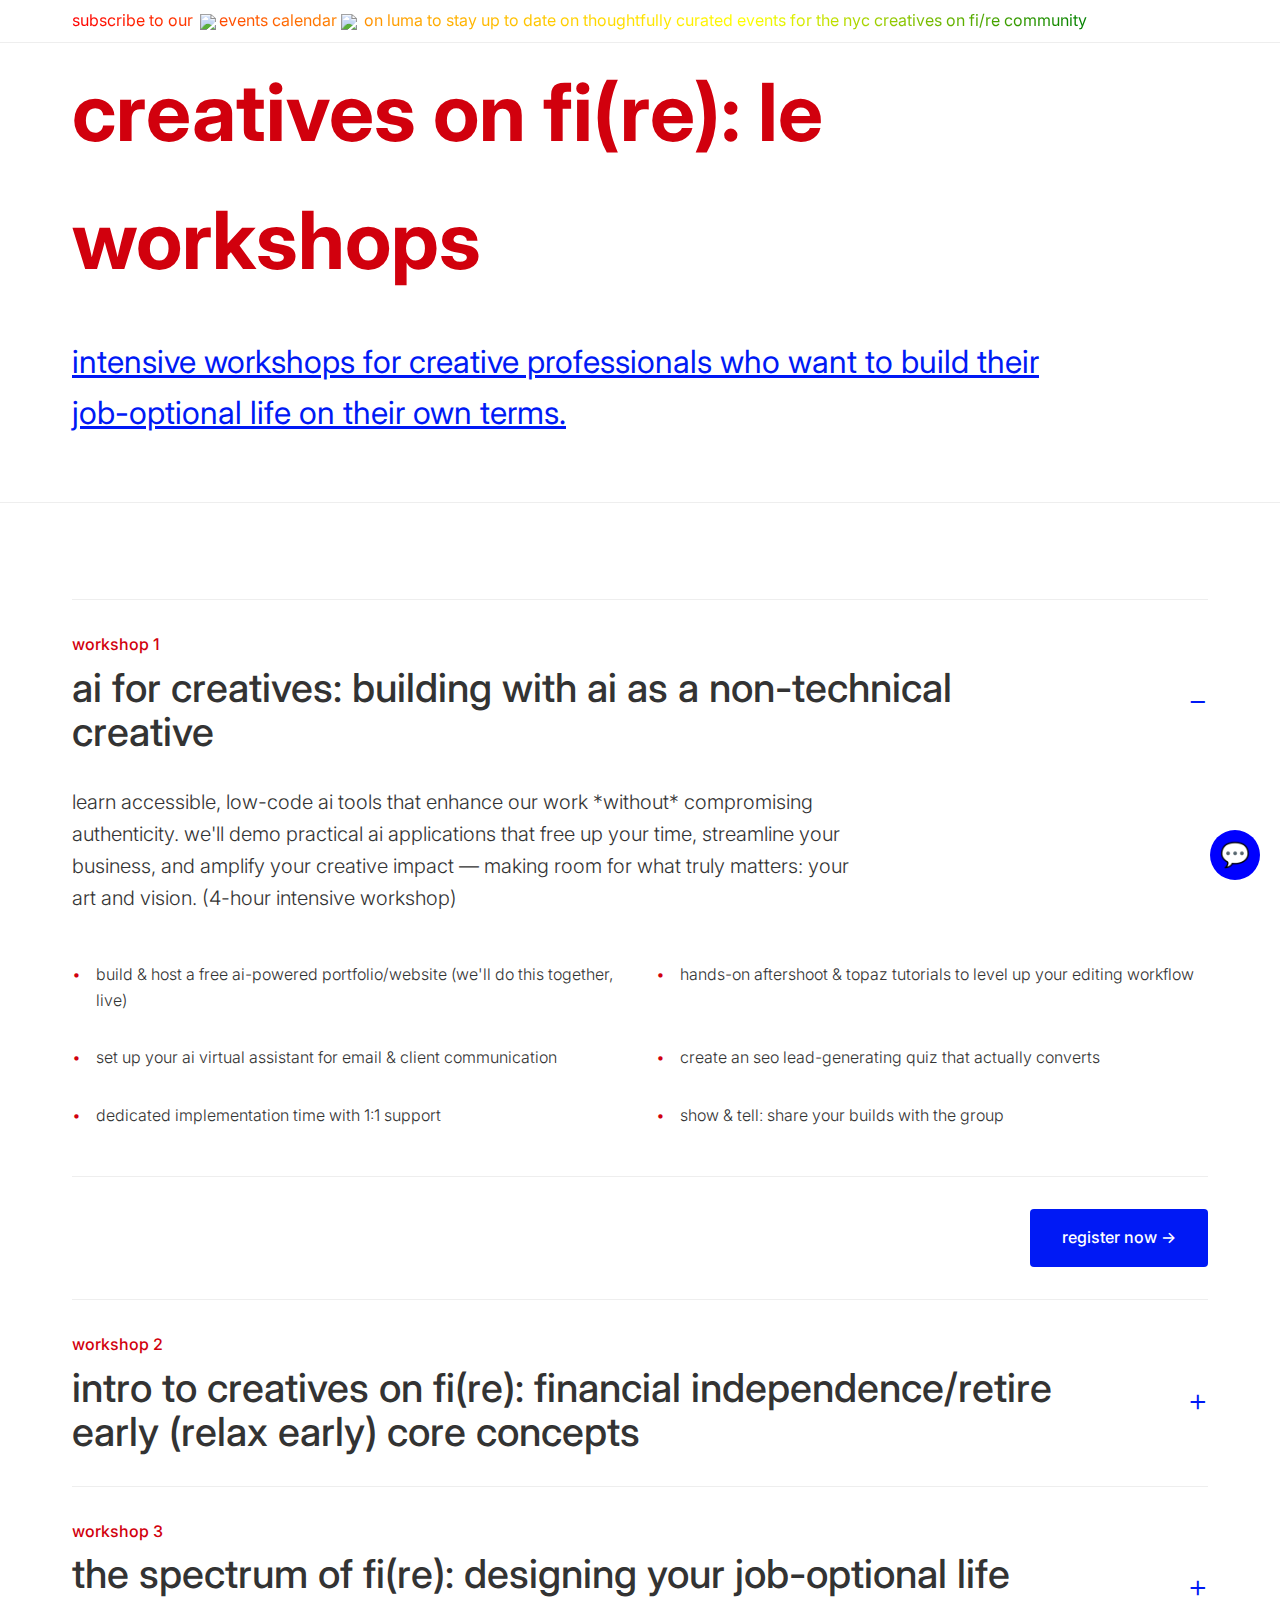
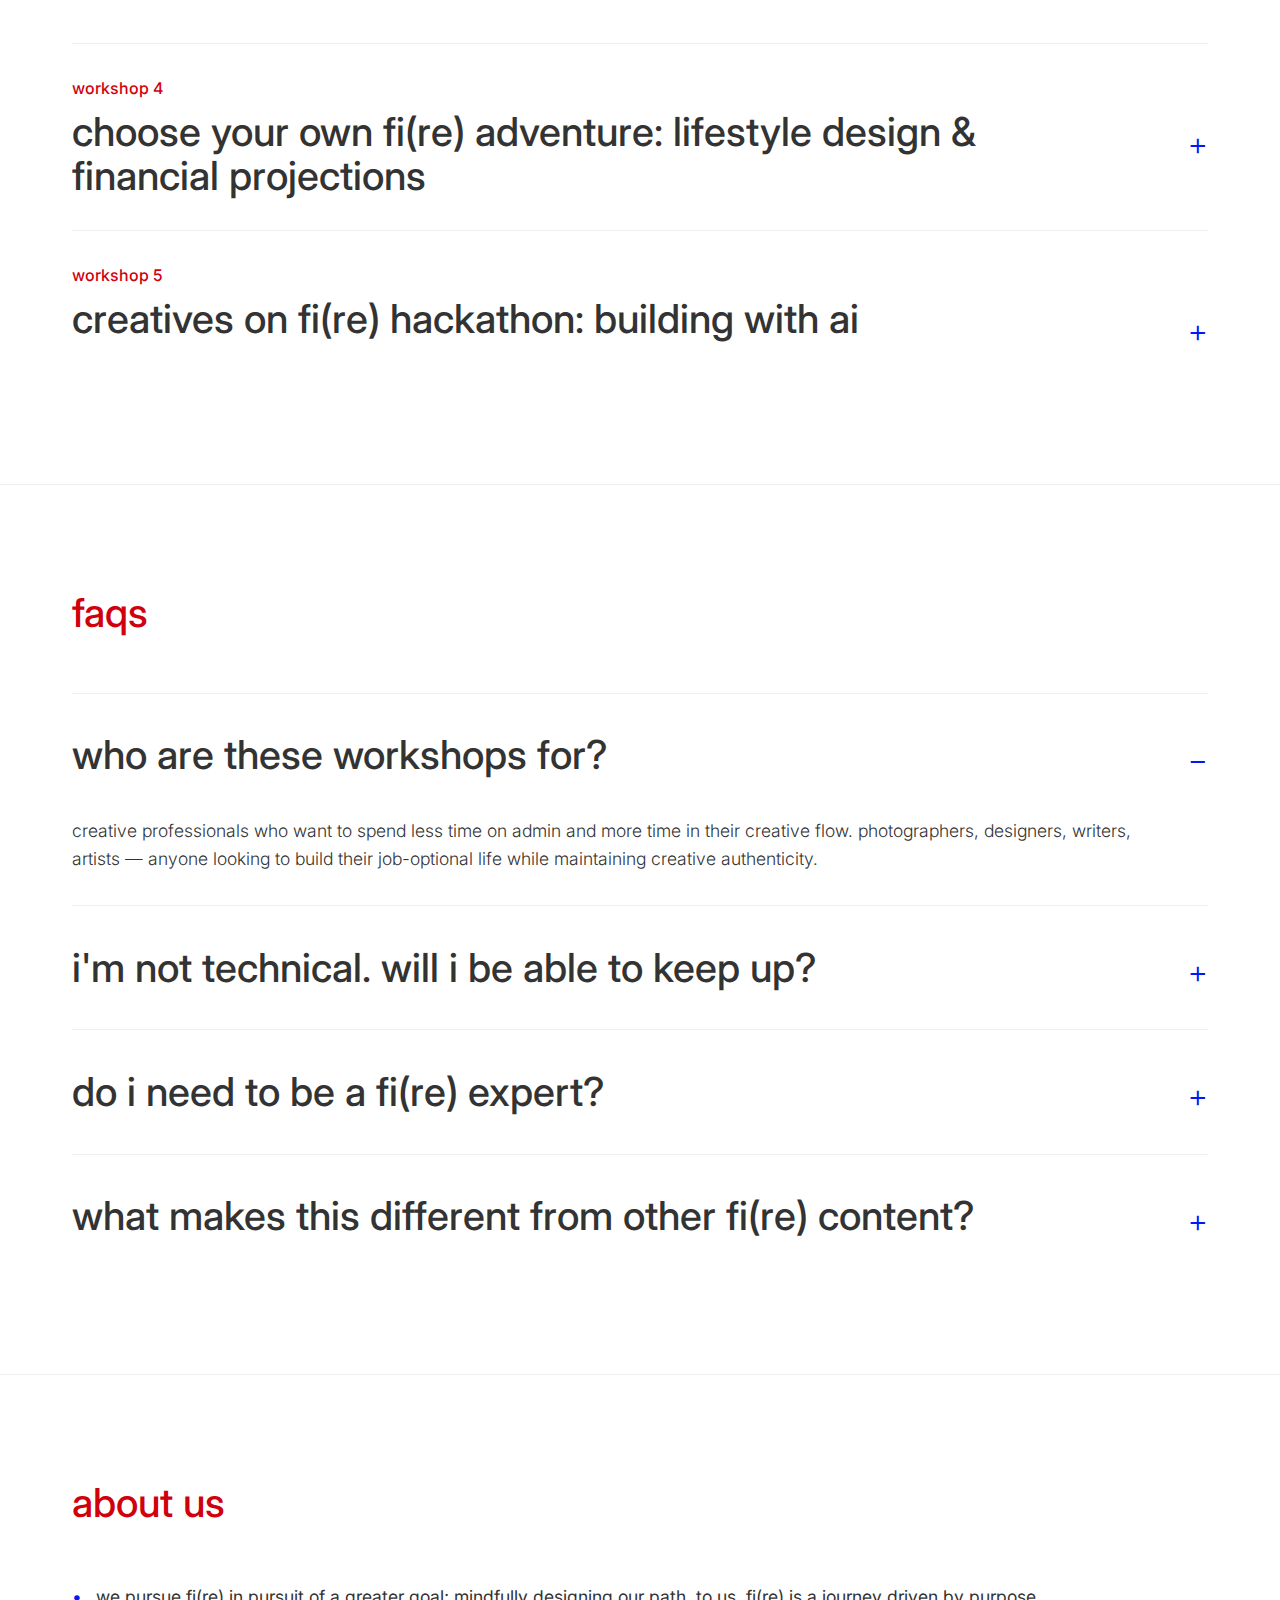
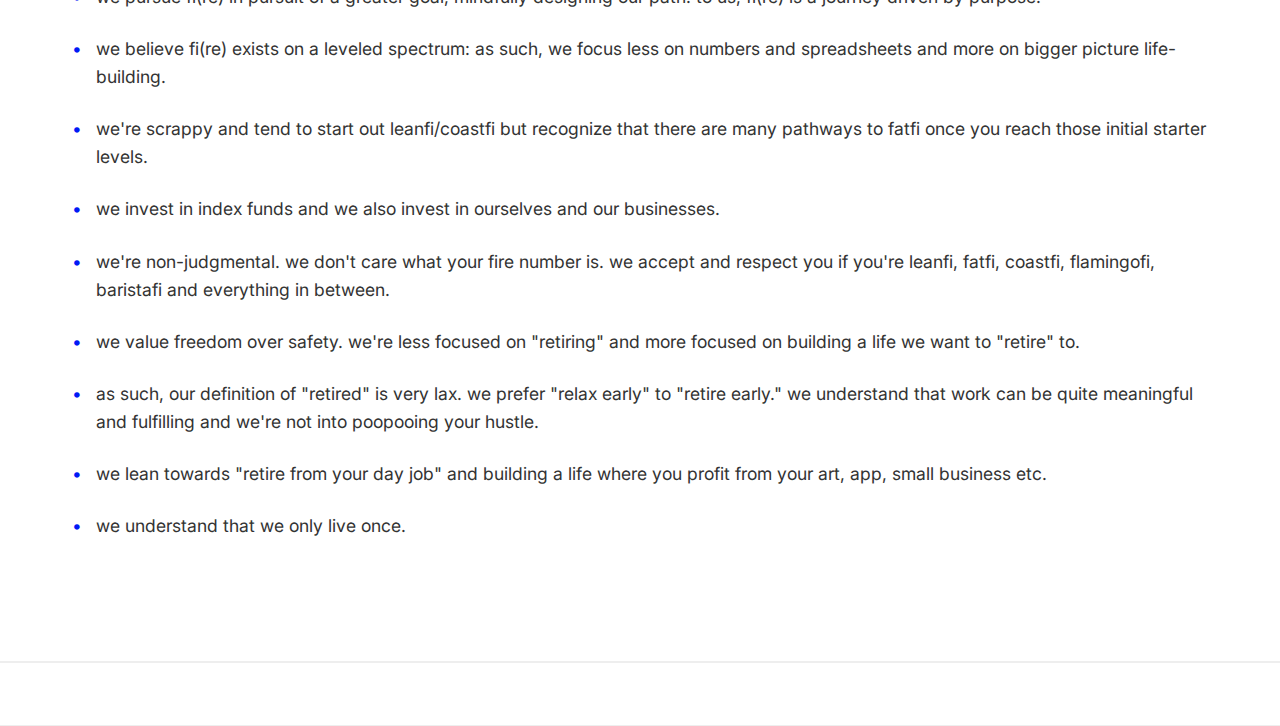
==== upcomingworkshops.html @ 81c85719 "Rename upcomingworkshops to upcomingworkshops.html" ====
<!DOCTYPE html>
<html lang="en">
<head>
    <meta charset="UTF-8">
    <meta name="viewport" content="width=device-width, initial-scale=1.0">
    <title>creatives on fi(re) workshop series | investing4freaks</title>
    <script src="https://cdnjs.cloudflare.com/ajax/libs/jquery/3.6.0/jquery.min.js"></script>
    <style>
        @import url('https://fonts.googleapis.com/css2?family=Inter:wght@300;400;500;600;700&display=swap');

        :root {
            --primary-color: #d1000d;
            --secondary-color: #ffffff;
            --accent-color: #0019f5;
            --text-color: #333333;
            --background-color: #ffffff;
            --scroll-bg-color: #FFFFFF;
            --title-bg-color: #0a0a0a;
        }

        * {
            margin: 0;
            padding: 0;
            box-sizing: border-box;
        }

        body {
            font-family: 'Inter', sans-serif;
            background-color: var(--background-color);
            color: var(--text-color);
            line-height: 1.6;
            font-size: 16px;
            text-transform: lowercase;
        }

        .container {
            max-width: 1200px;
            margin: 0 auto;
            padding: 0 2rem;
        }

        /* Sticky Header */
        .sticky-header {
            position: fixed;
            top: 0;
            left: 0;
            width: 100%;
            background-color: var(--secondary-color);
            padding: 0.5rem 0;
            z-index: 1000;
            border-bottom: 1px solid #eee;
        }

        .sticky-header a {
            text-decoration: none;
            background: linear-gradient(to right, red, orange, yellow, green, blue, indigo, violet);
            -webkit-background-clip: text;
            -webkit-text-fill-color: transparent;
            animation: rainbow 5s linear infinite;
            background-size: 200% 100%;
        }

        .emoji {
            height: 1em;
            width: 1em;
            vertical-align: middle;
            margin: 0 0.2em;
            max-width: 16px;
            max-height: 16px;
        }

        @keyframes rainbow {
            0% { background-position: 0% 50%; }
            100% { background-position: 200% 50%; }
        }

        /* Main Header */
        header {
            padding: 0rem 10;
            text-align: left;
            background: var(--secondary-color);
            position: relative;
            overflow: hidden;
            margin-top: 3rem;
            border-bottom: 1px solid #eee;
        }

        h1 {
            font-size: 5rem;
            font-weight: 700;
            margin-bottom: 2rem;
        
            color: var(--primary-color);
            animation: slideInLeft 1s ease-out, fadeIn 2s ease-out, floating 3s ease-in-out infinite;
        }

        .subtitle {
            font-size: 2rem;
            font-weight: 400;
            margin-bottom: 4rem;
            max-width: 1000px;
            color: var(--accent-color);
            text-decoration: underline;
            animation: slideInRight 1s ease-out, fadeIn 2s ease-out;
        }

        /* Animations */
        @keyframes slideInLeft {
            from { transform: translateX(-100%); opacity: 0; }
            to { transform: translateX(0); opacity: 1; }
        }

        @keyframes slideInRight {
            from { transform: translateX(100%); opacity: 0; }
            to { transform: translateX(0); opacity: 1; }
        }

        @keyframes fadeIn {
            from { opacity: 0; }
            to { opacity: 1; }
        }

        @keyframes floating {
            0% { transform: translate(0, 0px); }
            50% { transform: translate(0, 15px); }
            100% { transform: translate(0, -0px); }
        }

        /* Base section styling */
        section {
            padding: 6rem 0;
            border-bottom: 1px solid #eee;
        }

        /* Responsive adjustments */
        @media (max-width: 768px) {
            h1 {
                font-size: 4rem;
            }

            .subtitle {
                font-size: 1.5rem;
            }

            section {
                padding: 4rem 0;
            }
        }
    </style>
</head>
<body>
    <!-- Sticky Header -->
    <div class="sticky-header">
        <div class="container">
            <a href="https://lu.ma/calendar/cal-Fe6cH6beebgzWps" target="_blank" rel="noopener noreferrer" class="luma-link">
                Subscribe to our <img src="https://em-content.zobj.net/thumbs/240/apple/325/calendar_1f4c5.png" alt="Calendar Emoji" class="emoji">events calendar<img src="https://em-content.zobj.net/thumbs/240/apple/325/calendar_1f4c5.png" alt="Calendar Emoji" class="emoji"> on Luma to stay up to date on thoughtfully curated events for the nyc creatives on fi/re community
            </a>
        </div>
    </div>

    <!-- Main Header -->
    <header>
        <div class="container">
            <h1>creatives on fi(re): le workshops</h1>
            <div class="subtitle">
               intensive workshops for creative professionals who want to build their job-optional life on their own terms.
            </div>
        </div>
    </header>
<!-- Workshop Styles -->
    <style>
        .workshop-section {
            padding: 6rem 0;
        }

        .workshop-item {
            border-top: 1px solid #eee;
        }

        .workshop-header {
            cursor: pointer;
            padding: 2rem 0;
        }

        .workshop-eyebrow {
            font-size: 1rem;
            color: var(--primary-color);
            margin-bottom: 0.5rem;
            font-weight: 500;
        }

        .workshop-title-wrapper {
            display: flex;
            justify-content: space-between;
            align-items: flex-start;
        }

        .workshop-title {
            font-size: 2.5rem;
            font-weight: 500;
            margin-bottom: 0;
            line-height: 1.1;
            max-width: 90%;
        }

        .toggle-icon {
            font-size: 2rem;
            font-weight: 300;
            color: var(--accent-color);
            padding-top: 0.5rem;
        }

        .workshop-content {
            max-height: 0;
            overflow: hidden;
            transition: max-height 0.3s ease-out;
            opacity: 0;
            transform: translateY(-10px);
            transition: max-height 0.3s ease-out, opacity 0.3s ease, transform 0.3s ease;
        }

        .workshop-item.active .workshop-content {
            max-height: 2000px;
            opacity: 1;
            transform: translateY(0);
            padding-bottom: 2rem;
        }

        .workshop-description {
            font-size: 1.25rem;
            font-weight: 300;
            margin-bottom: 2rem;
            max-width: 800px;
        }

        .workshop-details {
            display: grid;
            grid-template-columns: repeat(2, 1fr);
            gap: 2rem;
            margin: 3rem 0;
        }

        .detail-item {
            position: relative;
            padding-left: 1.5rem;
            font-weight: 300;
        }

        .detail-item::before {
            content: "•";
            position: absolute;
            left: 0;
            color: var(--primary-color);
        }

        .workshop-meta {
            display: flex;
            justify-content: flex-end;
            align-items: center;
            margin-top: 3rem;
            padding-top: 2rem;
            border-top: 1px solid #eee;
        }

        .workshop-date {
            margin-right: 2rem;
            color: var(--primary-color);
            font-weight: 500;
        }

        .btn {
            display: inline-block;
            padding: 1rem 2rem;
            border: none;
            border-radius: 4px;
            text-decoration: none;
            font-weight: 500;
            transition: all 0.3s ease;
            position: relative;
            overflow: hidden;
            background: var(--accent-color);
            color: white;
            z-index: 1;
        }

        .btn::before {
            content: '';
            position: absolute;
            top: 0;
            left: -100%;
            width: 100%;
            height: 100%;
            background: linear-gradient(90deg, transparent, rgba(255,255,255,0.2), transparent);
            transition: 0.5s;
            z-index: -1;
        }

        .btn:hover::before {
            left: 100%;
        }

        .btn.waitlist {
            background: transparent;
            border: 2px solid var(--accent-color);
            color: var(--accent-color);
        }

        .btn.waitlist:hover {
            background: var(--accent-color);
            color: white;
        }

        @media (max-width: 768px) {
            .workshop-title {
                font-size: 2rem;
            }

            .workshop-details {
                grid-template-columns: 1fr;
            }
        }
    </style>

    <!-- Workshop Section -->
    <section class="workshop-section">
        <div class="container">
            <!-- Workshop 1: AI for Creatives -->
            <div class="workshop-item active">
                <div class="workshop-header" onclick="toggleWorkshop(this)">
                    <div class="workshop-eyebrow">workshop 1</div>
                    <div class="workshop-title-wrapper">
                        <h2 class="workshop-title">ai for creatives: building with ai as a non-technical creative</h2>
                        <span class="toggle-icon">−</span>
                    </div>
                </div>
                <div class="workshop-content">
                    <div class="workshop-description">
                        learn accessible, low-code ai tools that enhance our work *without* compromising authenticity. we'll demo practical ai applications that free up your time, streamline your business, and amplify your creative impact — making room for what truly matters: your art and vision. (4-hour intensive workshop)
                    </div>
                    <div class="workshop-details">
                        <div class="detail-item">build & host a free ai-powered portfolio/website (we'll do this together, live)</div>
                        <div class="detail-item">hands-on aftershoot & topaz tutorials to level up your editing workflow</div>
                        <div class="detail-item">set up your ai virtual assistant for email & client communication</div>
                        <div class="detail-item">create an seo lead-generating quiz that actually converts</div>
                        <div class="detail-item">dedicated implementation time with 1:1 support</div>
                        <div class="detail-item">show & tell: share your builds with the group</div>
                    </div>
                    <div class="workshop-meta">
                        <a href="https://lu.ma/sqhr5z34" class="btn">register now →</a>
                    </div>
                </div>
            </div>

            <!-- Workshop 2: Intro to FI(RE) -->
            <div class="workshop-item">
                <div class="workshop-header" onclick="toggleWorkshop(this)">
                    <div class="workshop-eyebrow">workshop 2</div>
                    <div class="workshop-title-wrapper">
                        <h2 class="workshop-title">intro to creatives on fi(re): financial independence/retire early (relax early) core concepts</h2>
                        <span class="toggle-icon">+</span>
                    </div>
                </div>
                <div class="workshop-content">
                    <div class="workshop-description">
                        learn the fundamentals of fi(re) through a creative lens. we'll cover the core concepts you need to start your journey, focusing on practical application for non-traditional career paths and creative professionals.
                    </div>
                    <div class="workshop-details">
                        <div class="detail-item">what is fi(re)?</div>
                        <div class="detail-item">understanding the fi(re) spectrum</div>
                        <div class="detail-item">build your fu fund and why that's important</div>
                        <div class="detail-item">investing as a self-employed freelancer/side-hustler/gig-worker etc.</div>
              
                    </div>
                    <div class="workshop-meta">
                        <span class="workshop-date">january 2024</span>
                        <a href="https://lu.ma/calendar/cal-Fe6cH6beebgzWps" class="btn waitlist">join waitlist →</a>

                    </div>
                </div>
            </div>

            <!-- Workshop 3: Spectrum of FI(RE) -->
            <div class="workshop-item">
                <div class="workshop-header" onclick="toggleWorkshop(this)">
                    <div class="workshop-eyebrow">workshop 3</div>
                    <div class="workshop-title-wrapper">
                        <h2 class="workshop-title">the spectrum of fi(re): designing your job-optional life</h2>
                        <span class="toggle-icon">+</span>
                    </div>
                </div>
                <div class="workshop-content">
                    <div class="workshop-description">
                        what happens when we stop viewing fi(re) as binary and start seeing it as a spectrum of possibilities? we'll map out concrete steps from emergency fund to financial independence, focusing specifically on the unique challenges and opportunities of creative professionals.
                    </div>
                    <div class="workshop-details">
                        <div class="detail-item">map your current position on the fi spectrum</div>
                        <div class="detail-item">workshop your path from emergency fund to fi</div>
                        <div class="detail-item">identify your next actionable milestone</div>
                        <div class="detail-item">learn strategies for each fi level</div>
                        <div class="detail-item">real case studies from creatives who've done it</div>
                        <div class="detail-item">create your personal fi roadmap</div>
                    </div>
                    <div class="workshop-meta">
                        <span class="workshop-date">february 2024</span>
                        <a href="https://lu.ma/calendar/cal-Fe6cH6beebgzWps" class="btn waitlist">join waitlist →</a>

                    </div>
                </div>
            </div>

            <!-- Workshop 4: Choose Your Adventure -->
            <div class="workshop-item">
                <div class="workshop-header" onclick="toggleWorkshop(this)">
                    <div class="workshop-eyebrow">workshop 4</div>
                    <div class="workshop-title-wrapper">
                        <h2 class="workshop-title">choose your own fi(re) adventure: lifestyle design & financial projections</h2>
                        <span class="toggle-icon">+</span>
                    </div>
                </div>
                <div class="workshop-content">
                    <div class="workshop-description">
                        move beyond basic fire calculators. we'll explore multiple possible futures and build custom financial models that account for the reality of creative income: variable earnings, multiple revenue streams, and the pursuit of meaningful work. bring your laptop — we're building multiple timelines.
                    </div>
                    <div class="workshop-details">
                        <div class="detail-item">thoughtfully consider & design multiple possible life paths</div>
                        <div class="detail-item">build your custom adventure map</div>
                        <div class="detail-item">create contingency branches</div>
                        <div class="detail-item">compare different lifestyle scenarios</div>
                        <div class="detail-item">choose your optimal path forward</div>
                    </div>
                    <div class="workshop-meta">
                        <span class="workshop-date">march 2024</span>
                        <a href="https://lu.ma/calendar/cal-Fe6cH6beebgzWps" class="btn waitlist">join waitlist →</a>

                    </div>
                </div>
            </div>

            <!-- Workshop 5: Hackathon -->
            <div class="workshop-item">
                <div class="workshop-header" onclick="toggleWorkshop(this)">
                    <div class="workshop-eyebrow">workshop 5</div>
                    <div class="workshop-title-wrapper">
                        <h2 class="workshop-title">creatives on fi(re) hackathon: building with ai</h2>
                        <span class="toggle-icon">+</span>
                    </div>
                </div>
                <div class="workshop-content">
                    <div class="workshop-description">
                        take everything you've learned about ai tools and actually implement them in your creative practice. expect intense work sessions, unblocking sessions with your co-attendees, and leaving with working projects & systems.
                    </div>
                    <div class="workshop-details">
                        <div class="detail-item">focused deep-work sessions with other creators</div>
                        <div class="detail-item">real-time troubleshooting support</div>
                        <div class="detail-item">peer feedback sessions</div>
                        <div class="detail-item">launch what you build</div>
                    </div>
                    <div class="workshop-meta">
                        <span class="workshop-date">april 2024</span>
                        <a href="https://lu.ma/calendar/cal-Fe6cH6beebgzWps" class="btn waitlist">join waitlist →</a>

                    </div>
                </div>
            </div>
        </div>
    </section>

    <script>
        function toggleWorkshop(header) {
            const item = header.closest('.workshop-item');
            const icon = header.querySelector('.toggle-icon');
            
            if (item.classList.contains('active')) {
                item.classList.remove('active');
                icon.textContent = '+';
            } else {
                // Close other open workshops
                document.querySelectorAll('.workshop-item').forEach(workshop => {
                    workshop.classList.remove('active');
                    workshop.querySelector('.toggle-icon').textContent = '+';
                });
                item.classList.add('active');
                icon.textContent = '−';
            }
        }

        // Initialize first workshop as open
        document.addEventListener('DOMContentLoaded', function() {
            const firstWorkshop = document.querySelector('.workshop-item');
            if (firstWorkshop) {
                firstWorkshop.classList.add('active');
                firstWorkshop.querySelector('.toggle-icon').textContent = '−';
            }
        });
    </script>
    <!-- FAQ and Values Styles -->
    <style>
        /* FAQ Styles */
        .faq-section {
            padding: 6rem 0;
        }

        .faq-item {
            border-top: 1px solid #eee;
        }

        .faq-header {
            cursor: pointer;
            padding: 2rem 0;
        }

        .faq-title-wrapper {
            display: flex;
            justify-content: space-between;
            align-items: center;
        }

        .faq-title {
            font-size: 2.5rem;
            font-weight: 500;
            margin-bottom: 0;
            line-height: 1.1;
            max-width: 90%;
        }

        .faq-content {
            max-height: 0;
            overflow: hidden;
            transition: max-height 0.3s ease-out;
            opacity: 0;
            transform: translateY(-10px);
            transition: max-height 0.3s ease-out, opacity 0.3s ease, transform 0.3s ease;
        }

        .faq-item.active .faq-content {
            max-height: 500px;
            opacity: 1;
            transform: translateY(0);
            padding-bottom: 2rem;
        }

        .faq-content p {
            font-size: 1.1rem;
            font-weight: 300;
            line-height: 1.6;
            margin: 0;
            padding-right: 3rem;
        }

        /* Values Section */
        #values {
            background-color: var(--secondary-color);
            padding: 0;
            margin: 0;
            border-bottom: 1px solid #eee;
            border-top: 1px solid #eee;
        }

        .scroll-container {
            overflow: hidden;
            white-space: nowrap;
            background-color: var(--scroll-bg-color);
            padding: 1rem 0;
            margin: 0;
        }

        .scroll-text {
            display: inline-block;
            padding-left: 100%;
            animation: scroll 30s linear infinite;
            font-size: 1.2rem;
        }

        .scroll-text-1 { color: var(--primary-color); }
        .scroll-text-2 { color: var(--accent-color); }

        @keyframes scroll {
            0% { transform: translate(0, 0); }
            100% { transform: translate(-100%, 0); }
        }
    </style>

     <!-- FAQ Section -->
    <section class="faq-section">
        <div class="container">
                        <h2 class="values-title">faqs</h2>

            <div class="faq-item active">
                <div class="faq-header" onclick="toggleFaq(this)">
                    <div class="faq-title-wrapper">
                        <h2 class="faq-title">who are these workshops for?</h2>
                        <span class="toggle-icon">−</span>
                    </div>
                </div>
                <div class="faq-content">
                    <p>creative professionals who want to spend less time on admin and more time in their creative flow. photographers, designers, writers, artists — anyone looking to build their job-optional life while maintaining creative authenticity.</p>
                </div>
            </div>

            <div class="faq-item">
                <div class="faq-header" onclick="toggleFaq(this)">
                    <div class="faq-title-wrapper">
                        <h2 class="faq-title">i'm not technical. will i be able to keep up?</h2>
                        <span class="toggle-icon">+</span>
                    </div>
                </div>
                <div class="faq-content">
                    <p>if you can use instagram, you can use these tools. we designed these workshops specifically for non-technical creatives. no coding required, just a willingness to learn and experiment.</p>
                </div>
            </div>

            <div class="faq-item">
                <div class="faq-header" onclick="toggleFaq(this)">
                    <div class="faq-title-wrapper">
                        <h2 class="faq-title">do i need to be a fi(re) expert?</h2>
                        <span class="toggle-icon">+</span>
                    </div>
                </div>
                <div class="faq-content">
                    <p>not at all. this isn't a group *for* beginners, but if you're the nerdy, high-agency type and you're just getting started on your fire journey, we welcome you to join us.</p>
                </div>
            </div>

            <div class="faq-item">
                <div class="faq-header" onclick="toggleFaq(this)">
                    <div class="faq-title-wrapper">
                        <h2 class="faq-title">what makes this different from other fi(re) content?</h2>
                        <span class="toggle-icon">+</span>
                    </div>
                </div>
                <div class="faq-content">
                    <p>we understand that information is ubiquitous and cheap. what you're looking for is like-minded community and meaning-making. our focus is on practical application and real community, not theory.</p>
                </div>
            </div>
        </div>
    </section>

    <!-- Values Section -->
    <section class="values-section">
        <style>
            .values-section {
                padding: 6rem 0;
                background-color: var(--secondary-color);
            }
            
            .values-title {
                font-size: 2.5rem;
                font-weight: 500;
                margin-bottom: 3rem;
                color: var(--primary-color);
            }
            
            .values-list {
                list-style: none;
                padding: 0;
            }
            
            .values-item {
                margin-bottom: 1.5rem;
                font-size: 1.1rem;
                line-height: 1.6;
                padding-left: 1.5rem;
                position: relative;
            }
            
            .values-item::before {
                content: "•";
                position: absolute;
                left: 0;
                color: var(--accent-color);
            }
        </style>
        
        <div class="container">
            <h2 class="values-title">about us</h2>
            <ul class="values-list">
                <li class="values-item">we pursue fi(re) in pursuit of a greater goal; mindfully designing our path. to us, fi(re) is a journey driven by purpose.</li>
                <li class="values-item">we believe fi(re) exists on a leveled spectrum: as such, we focus less on numbers and spreadsheets and more on bigger picture life-building.</li>
                <li class="values-item">we're scrappy and tend to start out leanfi/coastfi but recognize that there are many pathways to fatfi once you reach those initial starter levels.</li>
                <li class="values-item">we invest in index funds and we also invest in ourselves and our businesses.</li>
                <li class="values-item">we're non-judgmental. we don't care what your fire number is. we accept and respect you if you're leanfi, fatfi, coastfi, flamingofi, baristafi and everything in between.</li>
                <li class="values-item">we value freedom over safety. we're less focused on "retiring" and more focused on building a life we want to "retire" to.</li>
                <li class="values-item">as such, our definition of "retired" is very lax. we prefer "relax early" to "retire early." we understand that work can be quite meaningful and fulfilling and we're not into poopooing your hustle.</li>
                <li class="values-item">we lean towards "retire from your day job" and building a life where you profit from your art, app, small business etc.</li>
                <li class="values-item">we understand that we only live once.</li>
            </ul>
        </div>
   
    </section>

    <!-- scrolling banner Values Section -->
    <section id="values">
        <div class="scroll-container">
            <div class="scroll-text">
                <span class="scroll-text-1">omnipotentialism</span> • 
                <span class="scroll-text-2">mindfulness</span> • 
                <span class="scroll-text-1">freedom</span> • 
                <span class="scroll-text-2">work can be meaningful</span> • 
                <span class="scroll-text-1">non-judgmental</span> • 
                <span class="scroll-text-2">non-traditional</span> • 
                <span class="scroll-text-1">scrappy</span> • 
                <span class="scroll-text-2">flexible</span> • 
                <span class="scroll-text-1">freedom</span> • 
                <span class="scroll-text-2">options</span> • 
                <span class="scroll-text-1">curious</span> • 
                <span class="scroll-text-2">alternative-living</span> • 
                <span class="scroll-text-1">high-agency</span> • 
                <span class="scroll-text-2">intentional</span> • 
                <span class="scroll-text-1">resilience</span> • 
                <span class="scroll-text-2">authenticity</span> • 
                <span class="scroll-text-1">life-long learning</span> • 
                <span class="scroll-text-2">yolo</span> • 
                <span class="scroll-text-1">resourceful</span> • 
                <span class="scroll-text-2">abundance-mindset</span> • 
                <span class="scroll-text-1">time-rich</span>
            </div>
        </div>
    </section>

    <script>
        function toggleFaq(header) {
            const item = header.closest('.faq-item');
            const icon = header.querySelector('.toggle-icon');
            
            if (item.classList.contains('active')) {
                item.classList.remove('active');
                icon.textContent = '+';
            } else {
                // Close other open FAQs
                document.querySelectorAll('.faq-item').forEach(faq => {
                    faq.classList.remove('active');
                    faq.querySelector('.toggle-icon').textContent = '+';
                });
                item.classList.add('active');
                icon.textContent = '−';
            }
        }
    </script>
    <!-- Chatbot Styles -->
    <style>
        .chatbot-container {
            position: fixed;
            bottom: 20px;
            right: 20px;
            width: 300px;
            height: 500px;
            background-color: #fff;
            border-radius: 10px;
            box-shadow: 0 0 10px rgba(0,0,0,0.1);
            display: none;
            font-family: 'Inter', sans-serif;
            flex-direction: column;
            z-index: 1000;
            max-height: 80vh;
            max-width: 90vw;
        }

        .chat-header {
            background-color: #ff0000;
            color: #fff;
            padding: 10px;
            text-align: center;
            font-size: 1em;
            font-weight: 700;
            border-radius: 10px 10px 0 0;
            display: flex;
            justify-content: space-between;
            align-items: center;
        }

        .chat-header .close-btn {
            background: none;
            border: none;
            color: #fff;
            font-size: 1.5em;
            cursor: pointer;
        }

        .chat-messages {
            flex-grow: 1;
            overflow-y: auto;
            padding: 10px;
            display: flex;
            flex-direction: column;
        }

        .message {
            margin-bottom: 10px;
            padding: 8px;
            border-radius: 5px;
            font-size: 0.9em;
            max-width: 80%;
            word-wrap: break-word;
        }

        .bot {
            background-color: #e0e0e0;
            align-self: flex-start;
        }

        .user {
            background-color: #0000ff;
            color: #fff;
            align-self: flex-end;
        }

        .chat-input {
            display: flex;
            padding: 10px;
        }

        #user-input {
            flex-grow: 1;
            padding: 8px;
            border: 1px solid #0000ff;
            border-radius: 5px 0 0 5px;
            font-size: 0.9em;
        }

        #send-button {
            padding: 8px 15px;
            background-color: #0000ff;
            color: #fff;
            border: none;
            border-radius: 0 5px 5px 0;
            cursor: pointer;
            font-size: 0.9em;
            font-weight: 700;
        }

        .chatbot-toggle {
            position: fixed;
            bottom: 20px;
            right: 20px;
            background-color: #0000ff;
            color: #fff;
            border: none;
            border-radius: 50%;
            width: 50px;
            height: 50px;
            font-size: 24px;
            cursor: pointer;
            display: flex;
            justify-content: center;
            align-items: center;
            z-index: 1001;
        }

        .sample-questions {
            padding: 10px;
            font-size: 0.8em;
            border-top: 1px solid #e0e0e0;
            background-color: #f9f9f9;
        }

        .sample-question {
            cursor: pointer;
            color: #0000ff;
            margin-bottom: 5px;
        }

        .sample-question:hover {
            text-decoration: underline;
        }

        .loading {
            display: none;
            text-align: center;
            padding: 10px;
            font-weight: bold;
        }
    </style>

    <!-- Chatbot Elements -->
    <button class="chatbot-toggle" id="chatbot-toggle">💬</button>
    <div class="chatbot-container" id="chatbot-container">
        <div class="chat-header">
            ai overlord
            <button class="close-btn" id="close-chat">×</button>
        </div>
        <div class="chat-messages" id="chat-messages"></div>
        <div class="loading" id="loading"></div>
        <div class="chat-input">
            <input type="text" id="user-input" placeholder="type your message here...">
            <button id="send-button">send</button>
        </div>
        <div class="sample-questions">
            <div>Sample questions:</div>
            <div class="sample-question" onclick="askSampleQuestion(this)">tell me about the spectrum of fire</div>
            <div class="sample-question" onclick="askSampleQuestion(this)">is fire just for tech bros?</div>
            <div class="sample-question" onclick="askSampleQuestion(this)">my cost of living is 55k/year, what should my fire number be?</div>
            <div class="sample-question" onclick="askSampleQuestion(this)">tell me about the creatives on fire community in 3 sentences</div>
        </div>
    </div>

    <!-- Chatbot JavaScript -->
    <script>
        const chatMessages = document.getElementById('chat-messages');
        const userInput = document.getElementById('user-input');
        const sendButton = document.getElementById('send-button');
        const chatbotToggle = document.getElementById('chatbot-toggle');
        const chatbotContainer = document.getElementById('chatbot-container');
        const loadingIndicator = document.getElementById('loading');
        const closeChat = document.getElementById('close-chat');

        function addMessage(message, isUser = false) {
            const messageElement = document.createElement('div');
            messageElement.classList.add('message');
            messageElement.classList.add(isUser ? 'user' : 'bot');
            messageElement.textContent = message;
            chatMessages.appendChild(messageElement);
            chatMessages.scrollTop = chatMessages.scrollHeight;
        }

        async function getBotResponse(userMessage) {
            try {
                const response = await fetch('https://aioverlordcreativesonfire-production.up.railway.app/chat', {
                    method: 'POST',
                    headers: {
                        'Content-Type': 'application/json',
                    },
                    body: JSON.stringify({ message: userMessage }),
                });
                if (!response.ok) {
                    throw new Error('Network response was not ok');
                }
                const data = await response.json();
                return data.reply;
            } catch (error) {
                console.error('Error:', error);
                return "sorry, i'm having trouble thinking right now. try again later.";
            }
        }

        async function handleUserInput() {
            const userMessage = userInput.value.trim();
            if (userMessage !== '') {
                addMessage(userMessage, true);
                userInput.value = '';
                loadingIndicator.style.display = 'block';
                const botResponse = await getBotResponse(userMessage);
                loadingIndicator.style.display = 'none';
                addMessage(botResponse);
            }
        }

        function askSampleQuestion(element) {
            userInput.value = element.textContent;
            handleUserInput();
        }

        sendButton.addEventListener('click', handleUserInput);
        userInput.addEventListener('keypress', (e) => {
            if (e.key === 'Enter') {
                handleUserInput();
            }
        });

        chatbotToggle.addEventListener('click', () => {
            chatbotContainer.style.display = 'flex';
            chatbotToggle.style.display = 'none';
        });

        closeChat.addEventListener('click', () => {
            chatbotContainer.style.display = 'none';
            chatbotToggle.style.display = 'flex';
        });

        // Show chatbot after 3 seconds
        setTimeout(() => {
            chatbotToggle.style.display = 'flex';
        }, 3000);

        // Initial bot message
        addMessage("hellloooo, did you have a question? try me. just pls be patient with my first message as I spin down with inactivity!");
    </script>
    
     <script>
        function toggleFaq(header) {
            const item = header.closest('.faq-item');
            const icon = header.querySelector('.toggle-icon');
            const content = item.querySelector('.faq-content');
            
            if (item.classList.contains('active')) {
                item.classList.remove('active');
                icon.textContent = '+';
            } else {
                // Close other open FAQs
                document.querySelectorAll('.faq-item').forEach(faq => {
                    faq.classList.remove('active');
                    faq.querySelector('.toggle-icon').textContent = '+';
                });
                item.classList.add('active');
                icon.textContent = '−';
            }
        }

        // Initialize first FAQ as open
        document.addEventListener('DOMContentLoaded', function() {
            const firstFaq = document.querySelector('.faq-item');
            if (firstFaq) {
                firstFaq.classList.add('active');
                firstFaq.querySelector('.toggle-icon').textContent = '−';
            }
        });
    </script>
    
</body>
</html>
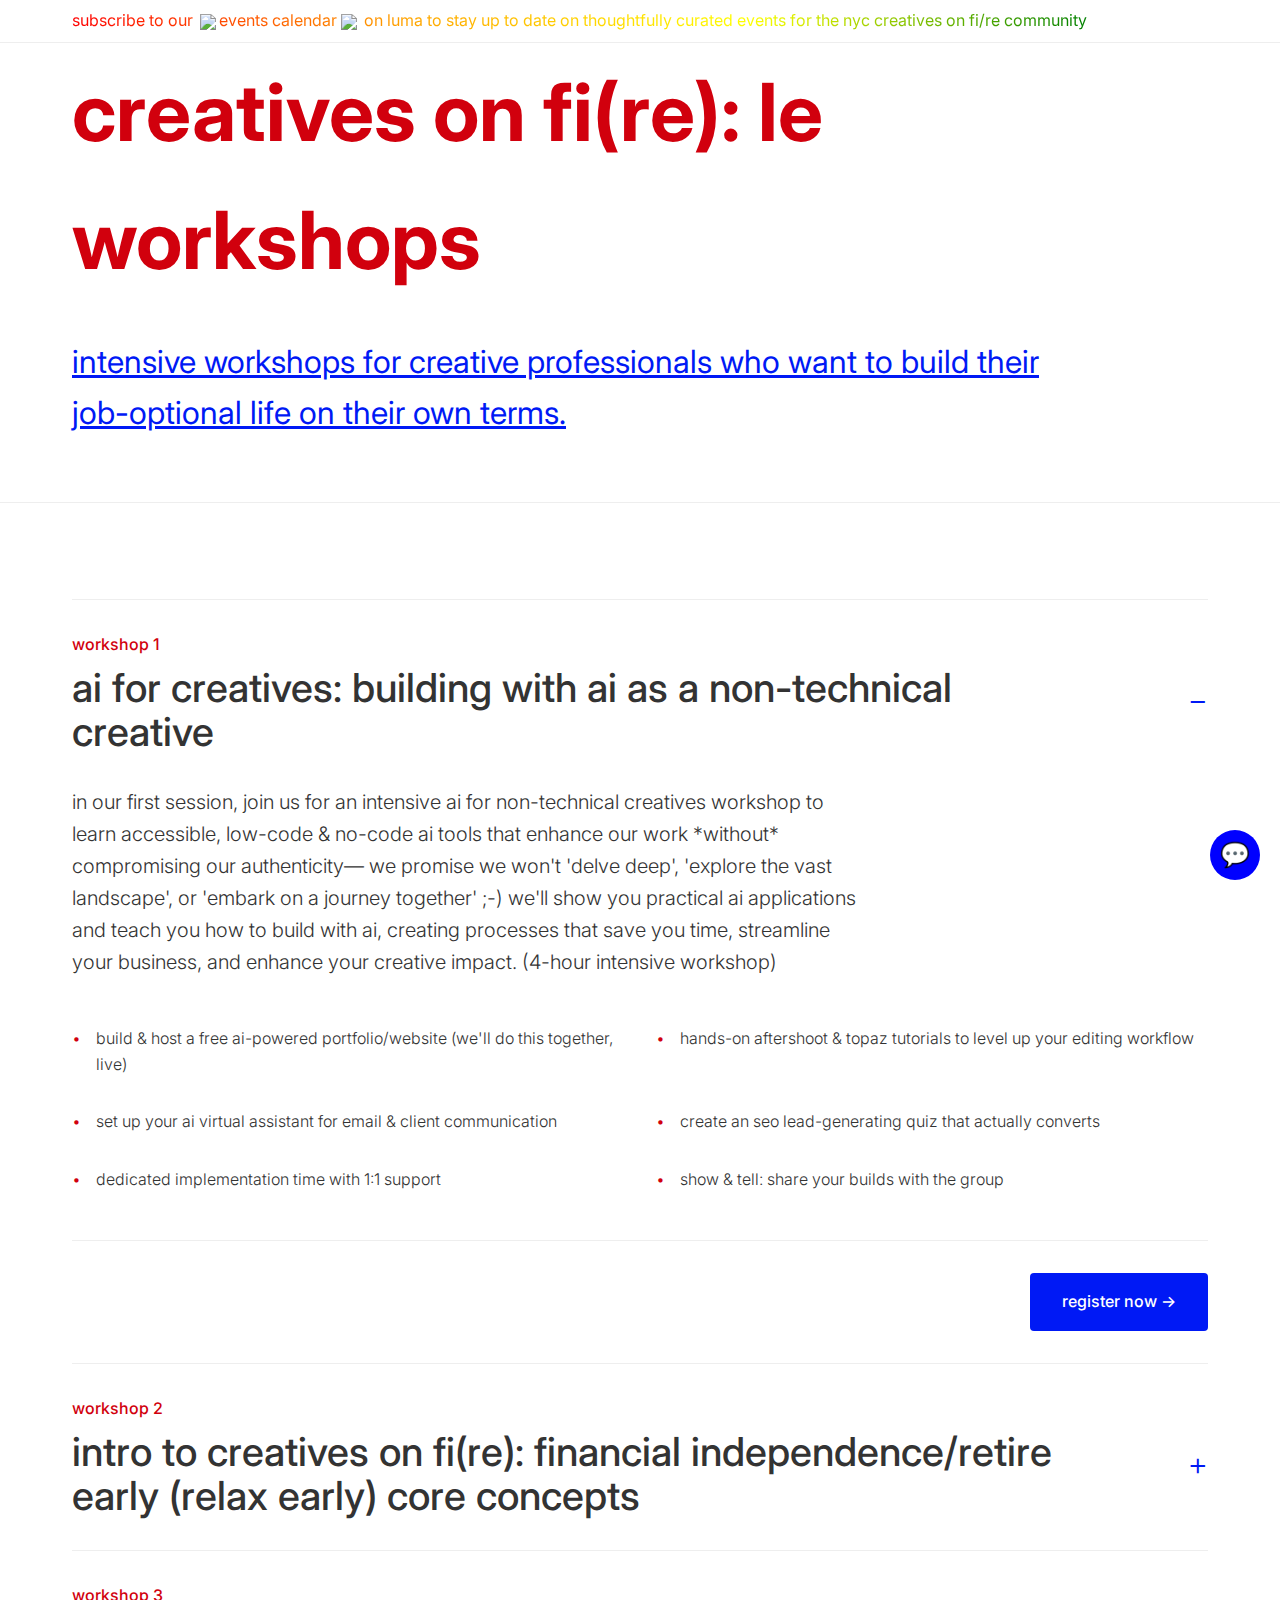
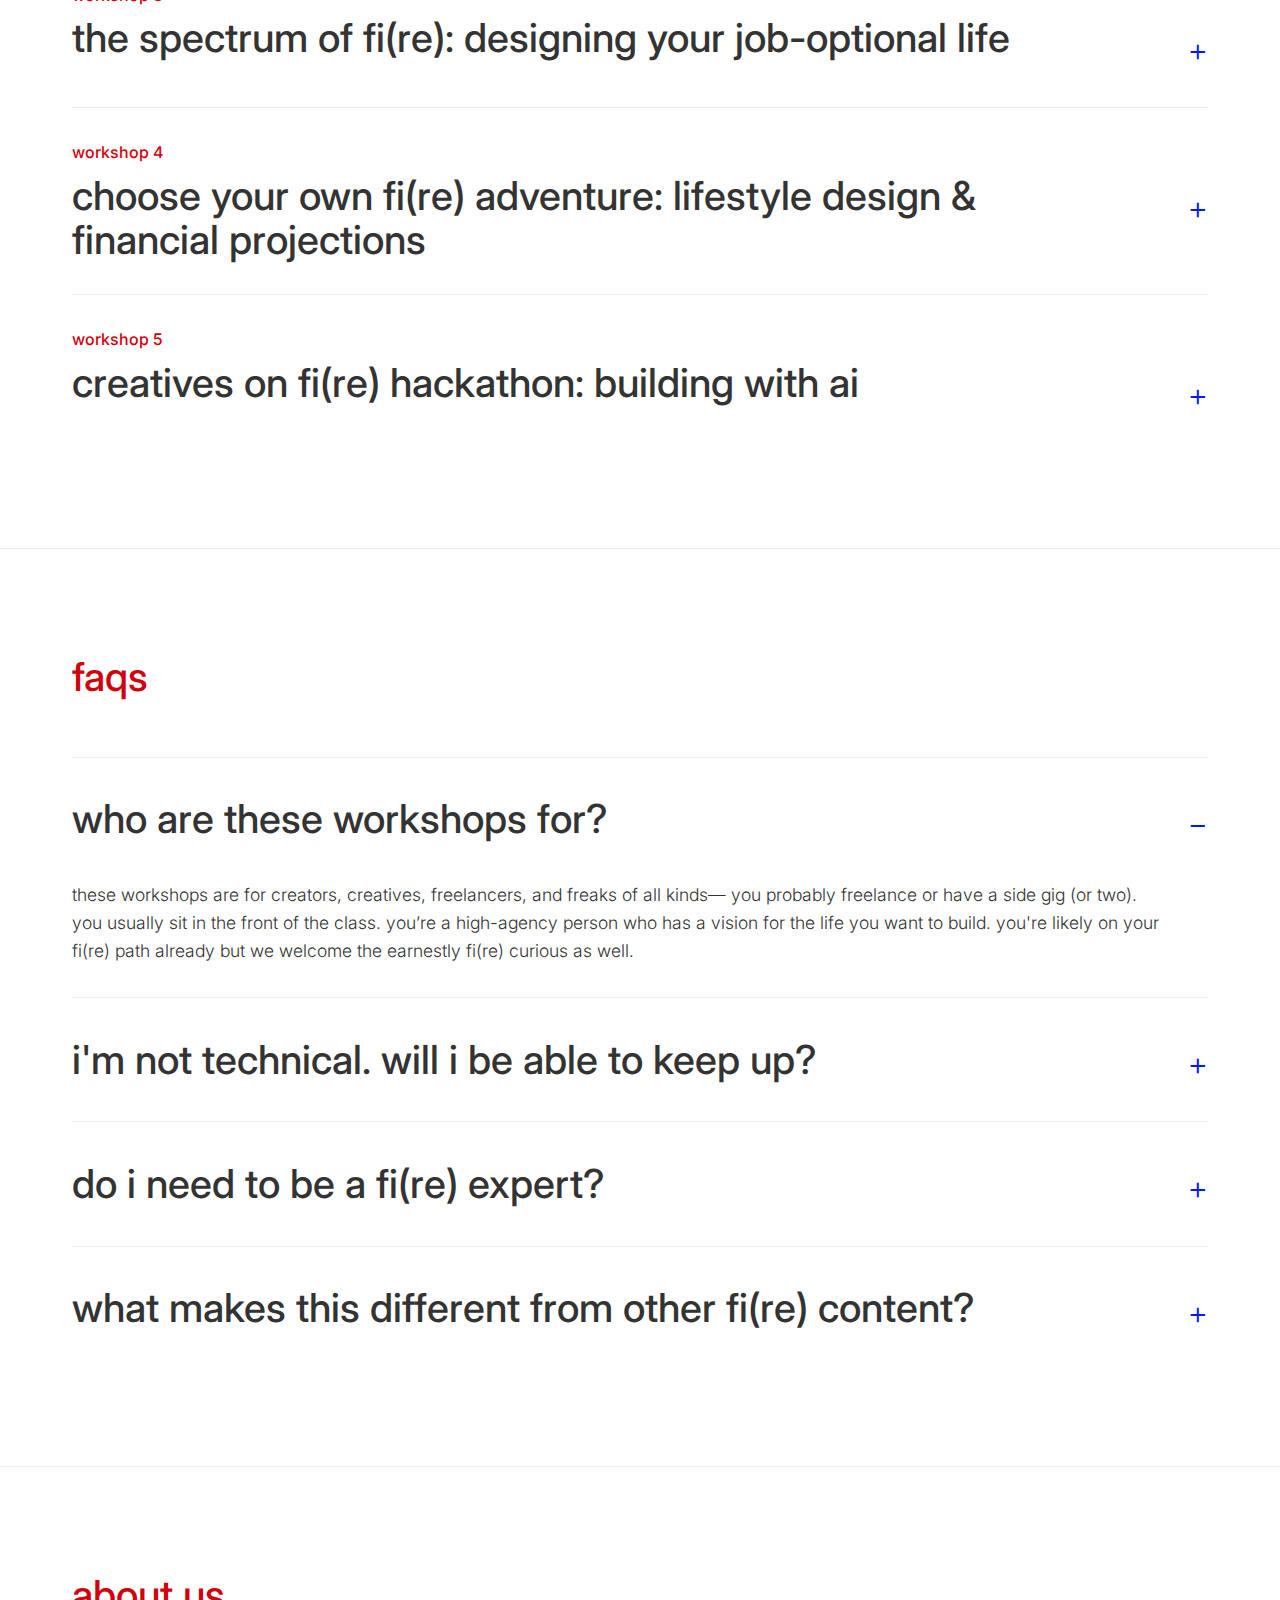
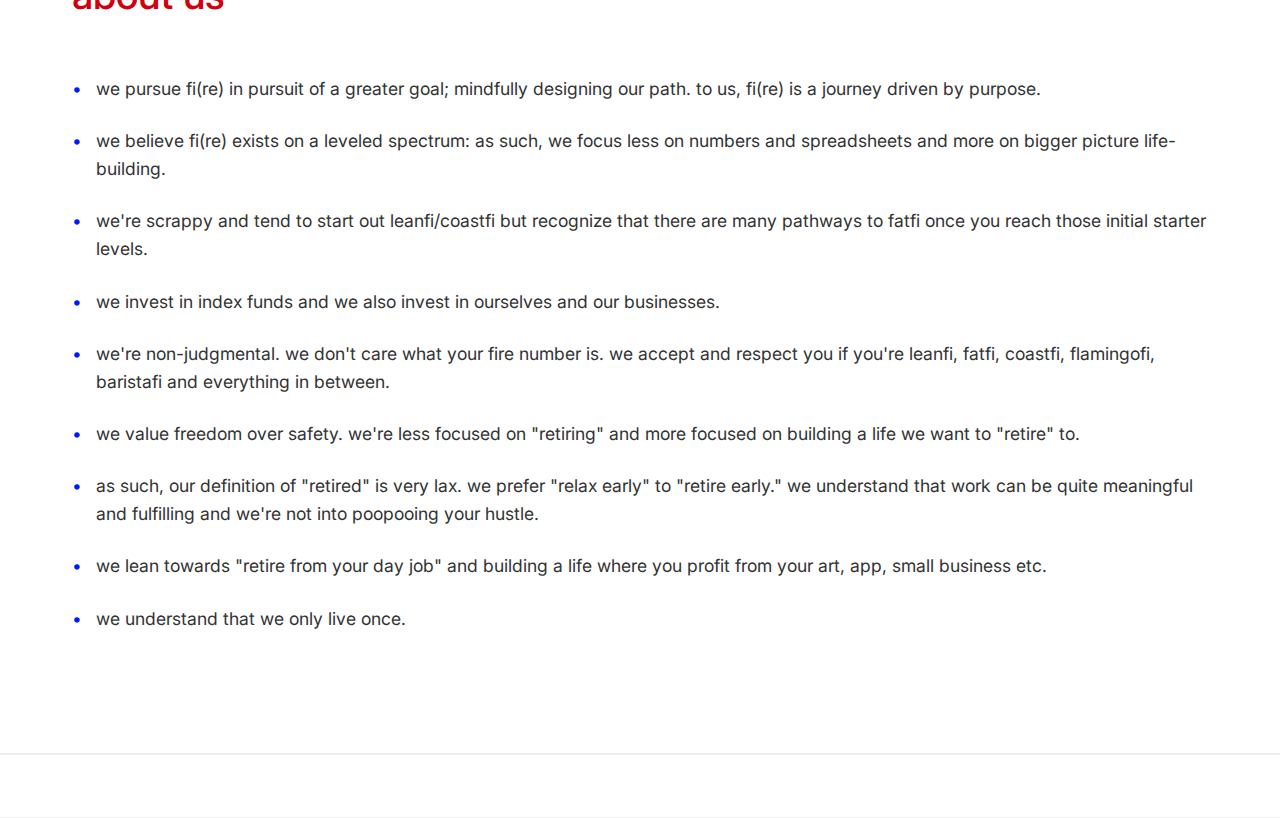
==== commit 29c4c8ac: "Update upcomingworkshops.html" ====
--- a/upcomingworkshops.html
+++ b/upcomingworkshops.html
@@ -335,7 +335,9 @@
                 </div>
                 <div class="workshop-content">
                     <div class="workshop-description">
-                        learn accessible, low-code ai tools that enhance our work *without* compromising authenticity. we'll demo practical ai applications that free up your time, streamline your business, and amplify your creative impact — making room for what truly matters: your art and vision. (4-hour intensive workshop)
+                       in our first session, join us for an intensive AI for non-technical creatives workshop to learn accessible, low-code & no-code AI tools that enhance our work *without* compromising our authenticity— we promise we won't 'delve deep', 'explore the vast landscape', or 'embark on a journey together' ;-)
+
+we'll show you practical AI applications and teach you how to build with AI, creating processes that save you time, streamline your business, and enhance your creative impact. (4-hour intensive workshop)
                     </div>
                     <div class="workshop-details">
                         <div class="detail-item">build & host a free ai-powered portfolio/website (we'll do this together, live)</div>
@@ -367,7 +369,7 @@
                     <div class="workshop-details">
                         <div class="detail-item">what is fi(re)?</div>
                         <div class="detail-item">understanding the fi(re) spectrum</div>
-                        <div class="detail-item">build your fu fund and why that's important</div>
+                        <div class="detail-item">building your fu fund and why that's important</div>
                         <div class="detail-item">investing as a self-employed freelancer/side-hustler/gig-worker etc.</div>
               
                     </div>
@@ -453,7 +455,7 @@
                         <div class="detail-item">focused deep-work sessions with other creators</div>
                         <div class="detail-item">real-time troubleshooting support</div>
                         <div class="detail-item">peer feedback sessions</div>
-                        <div class="detail-item">launch what you build</div>
+                        <div class="detail-item">voluntary: demo what you build</div>
                     </div>
                     <div class="workshop-meta">
                         <span class="workshop-date">april 2024</span>
@@ -593,7 +595,7 @@
                     </div>
                 </div>
                 <div class="faq-content">
-                    <p>creative professionals who want to spend less time on admin and more time in their creative flow. photographers, designers, writers, artists — anyone looking to build their job-optional life while maintaining creative authenticity.</p>
+                    <p>these workshops are for creators, creatives, freelancers, and freaks of all kinds— you probably freelance or have a side gig (or two). you usually sit in the front of the class. you’re a high-agency person who has a vision for the life you want to build. you're likely on your fi(re) path already but we welcome the earnestly fi(re) curious as well.</p>
                 </div>
             </div>
 
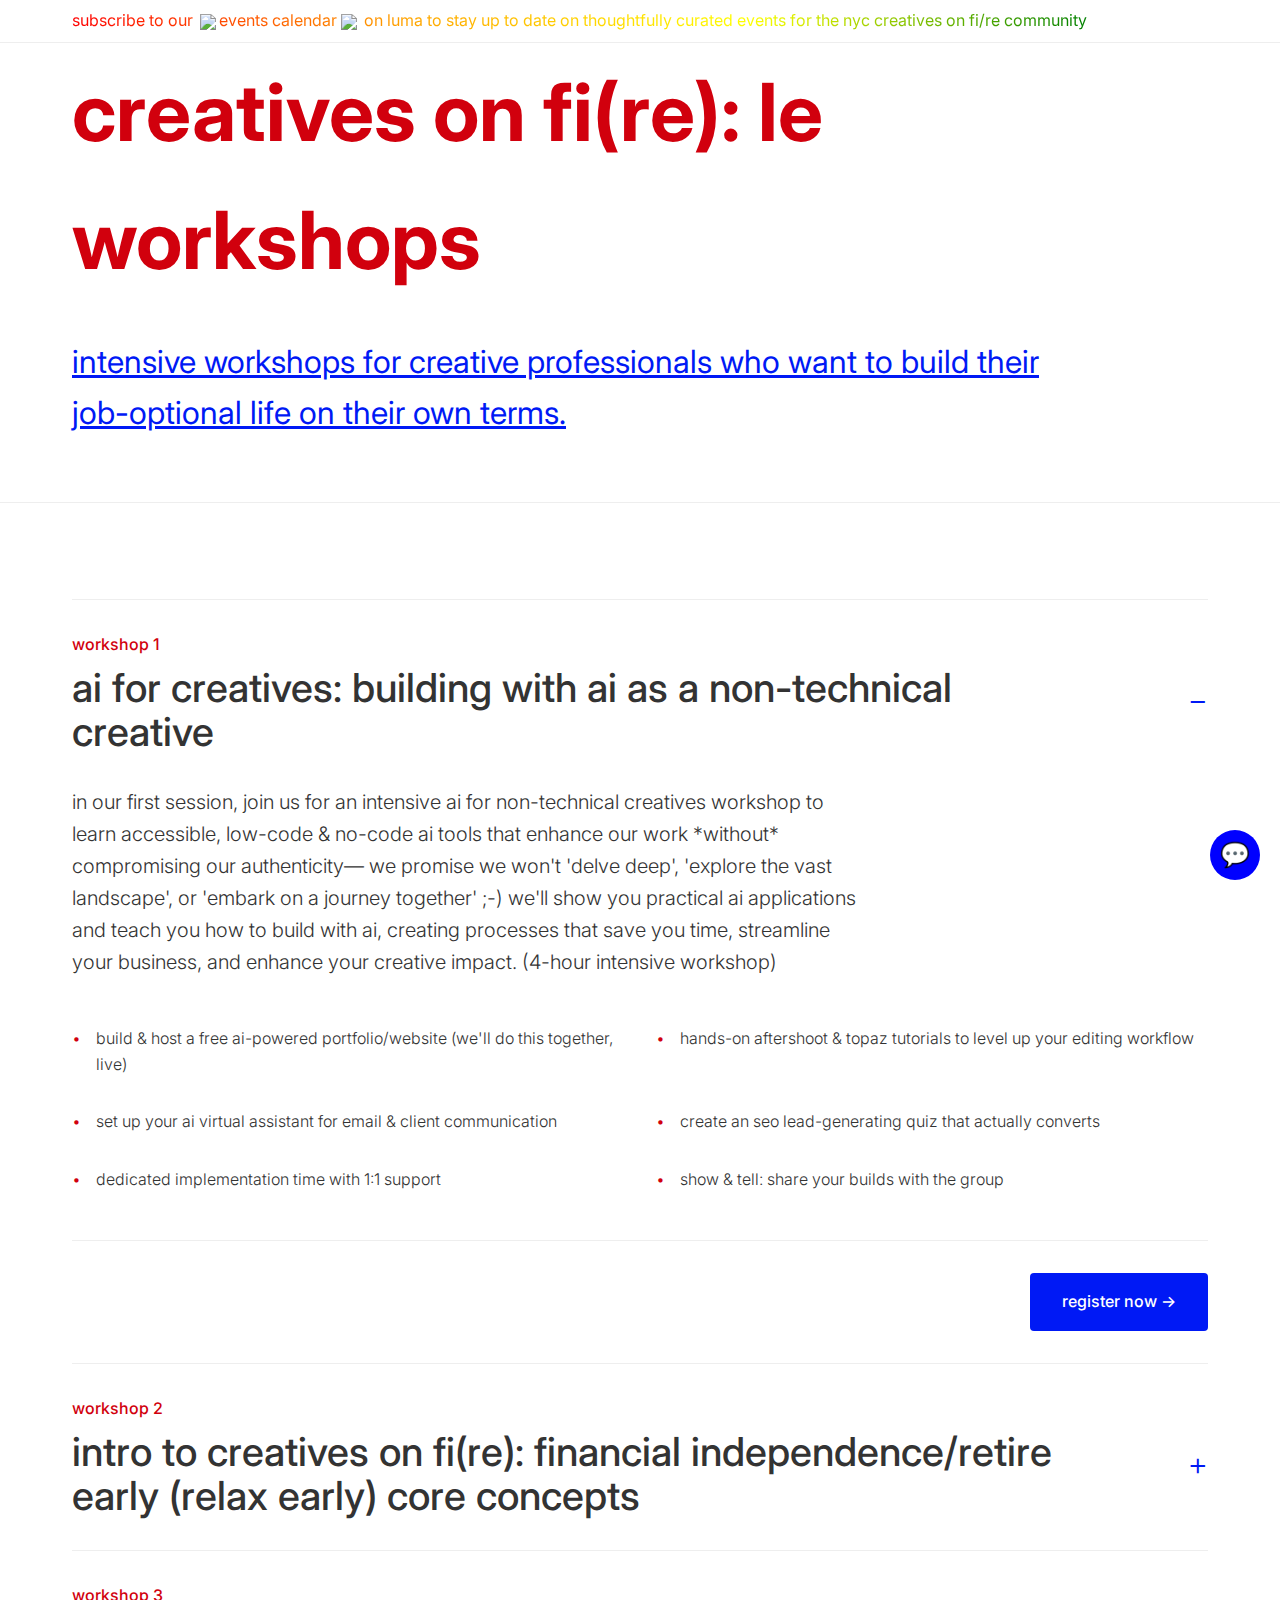
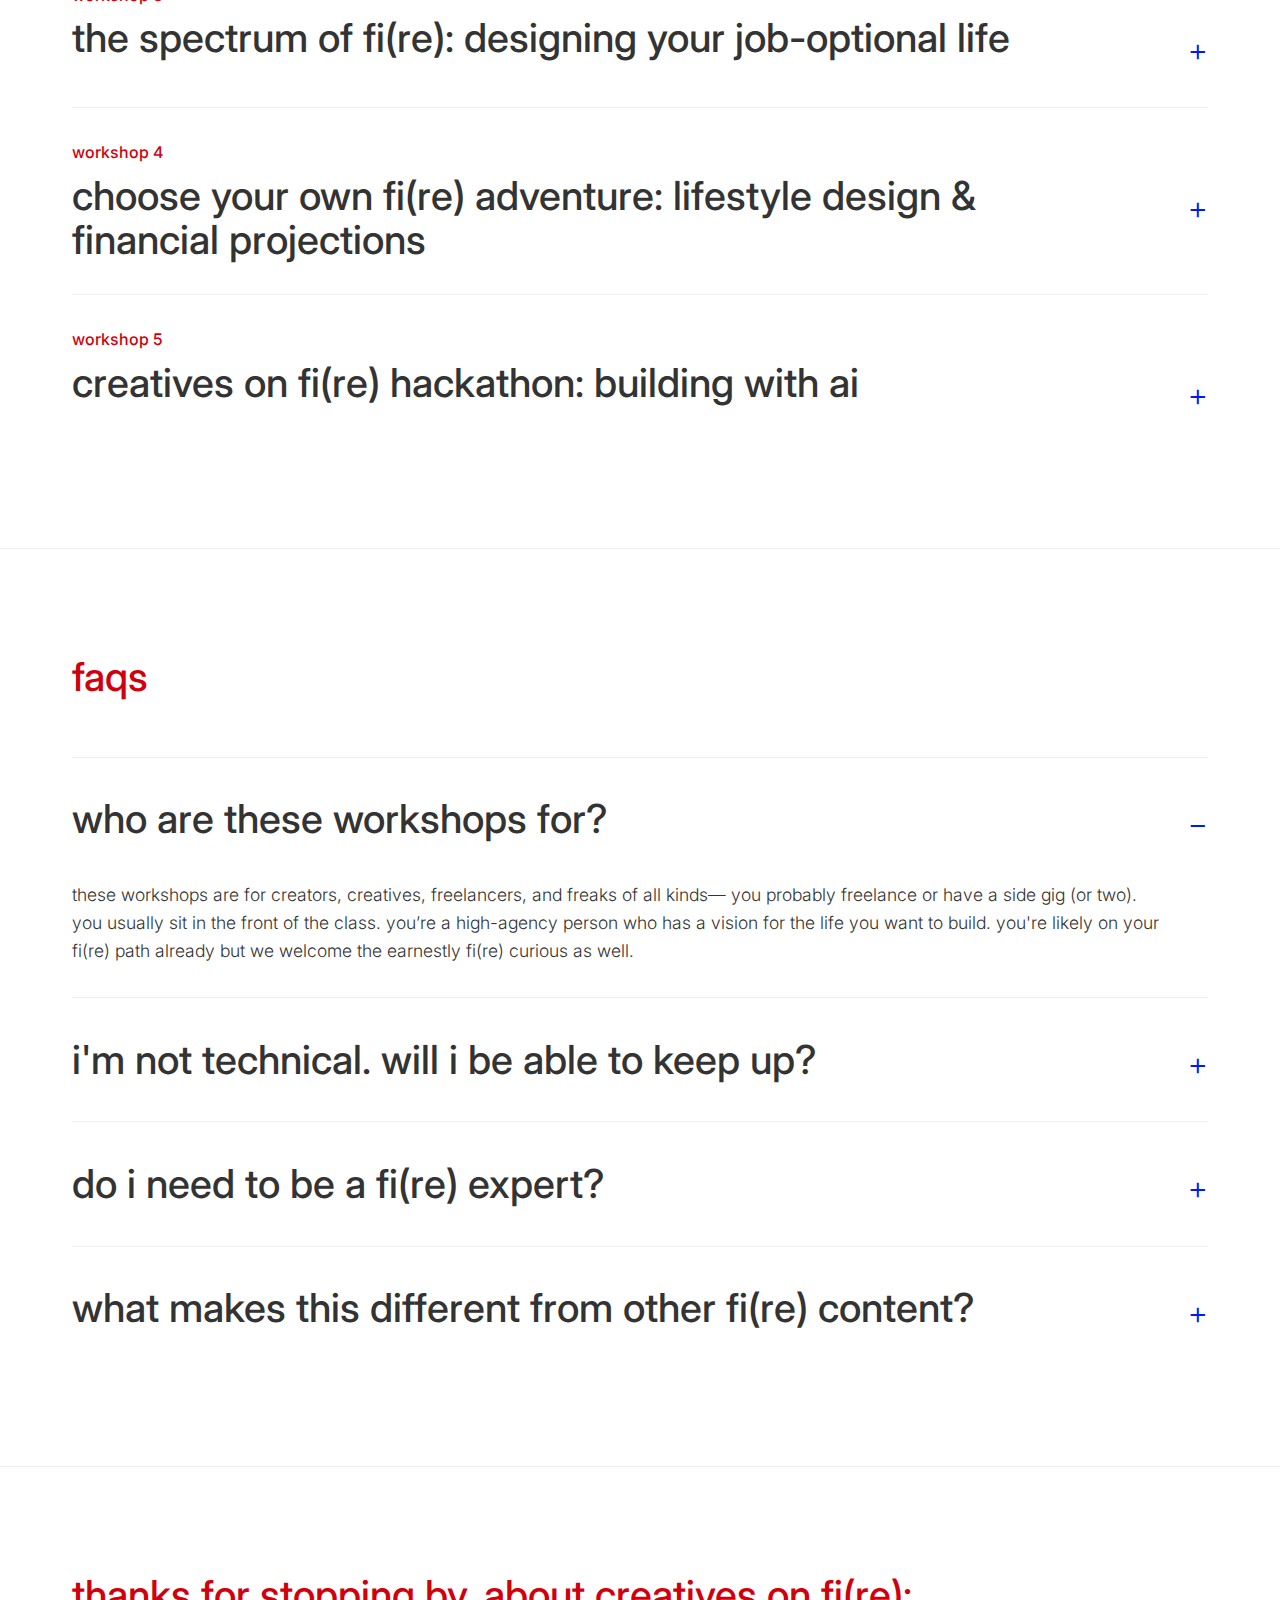
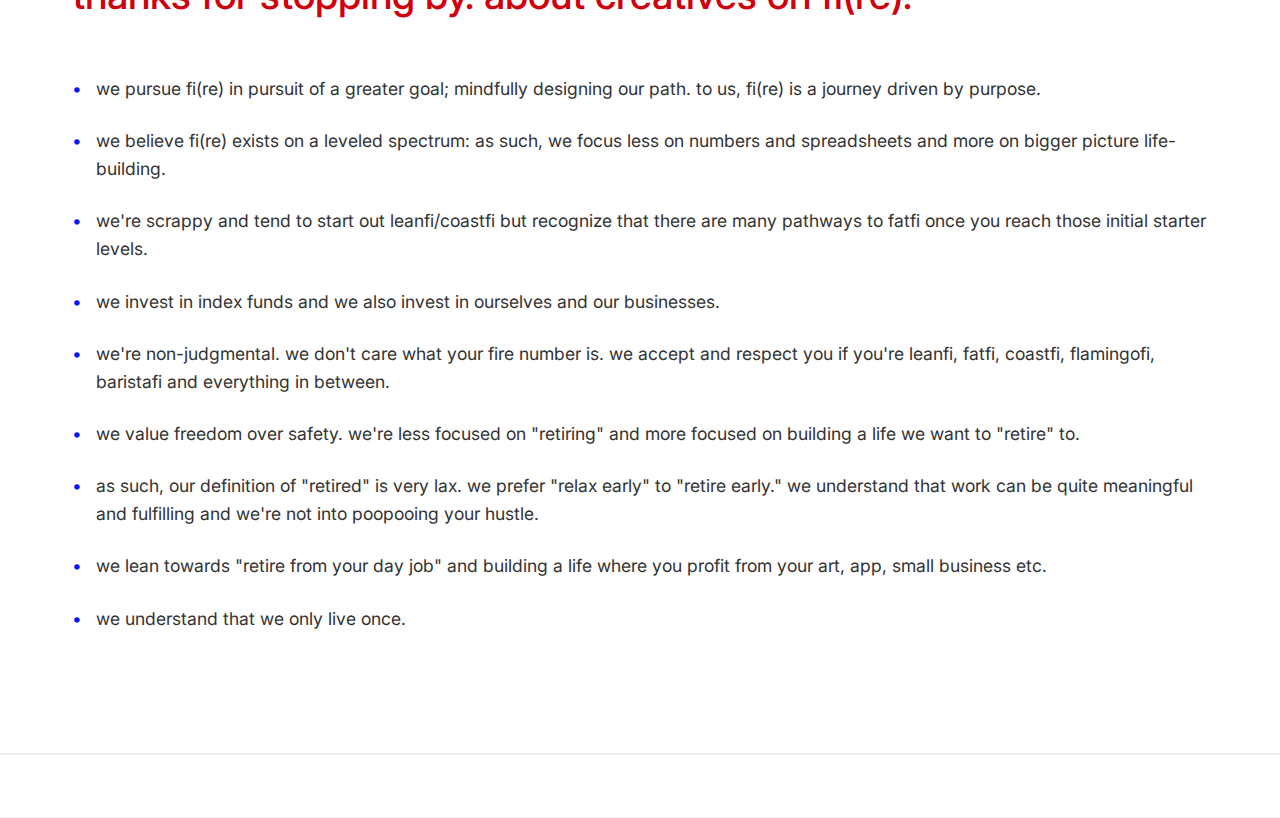
==== commit d6fe2f9b: "Update upcomingworkshops.html" ====
--- a/upcomingworkshops.html
+++ b/upcomingworkshops.html
@@ -674,7 +674,7 @@
         </style>
         
         <div class="container">
-            <h2 class="values-title">about us</h2>
+            <h2 class="values-title">thanks for stopping by. about creatives on fi(re):</h2>
             <ul class="values-list">
                 <li class="values-item">we pursue fi(re) in pursuit of a greater goal; mindfully designing our path. to us, fi(re) is a journey driven by purpose.</li>
                 <li class="values-item">we believe fi(re) exists on a leveled spectrum: as such, we focus less on numbers and spreadsheets and more on bigger picture life-building.</li>
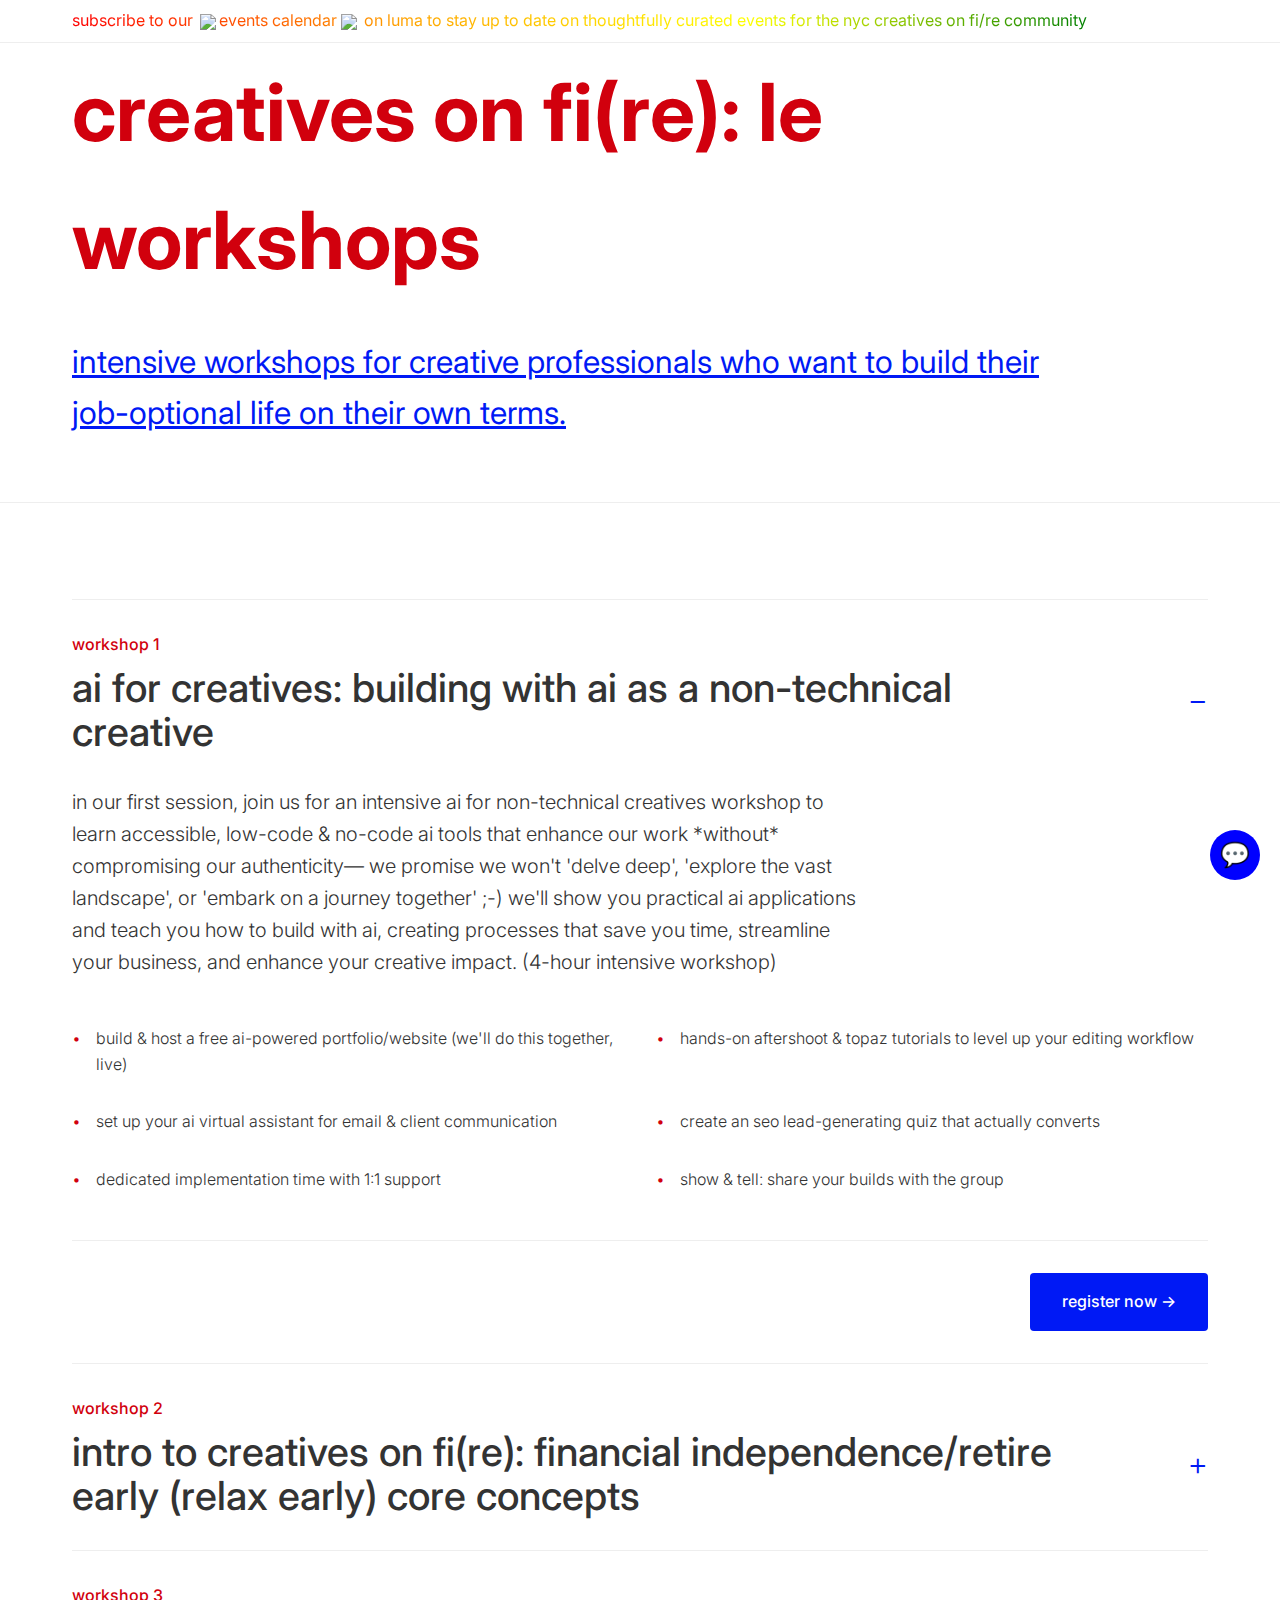
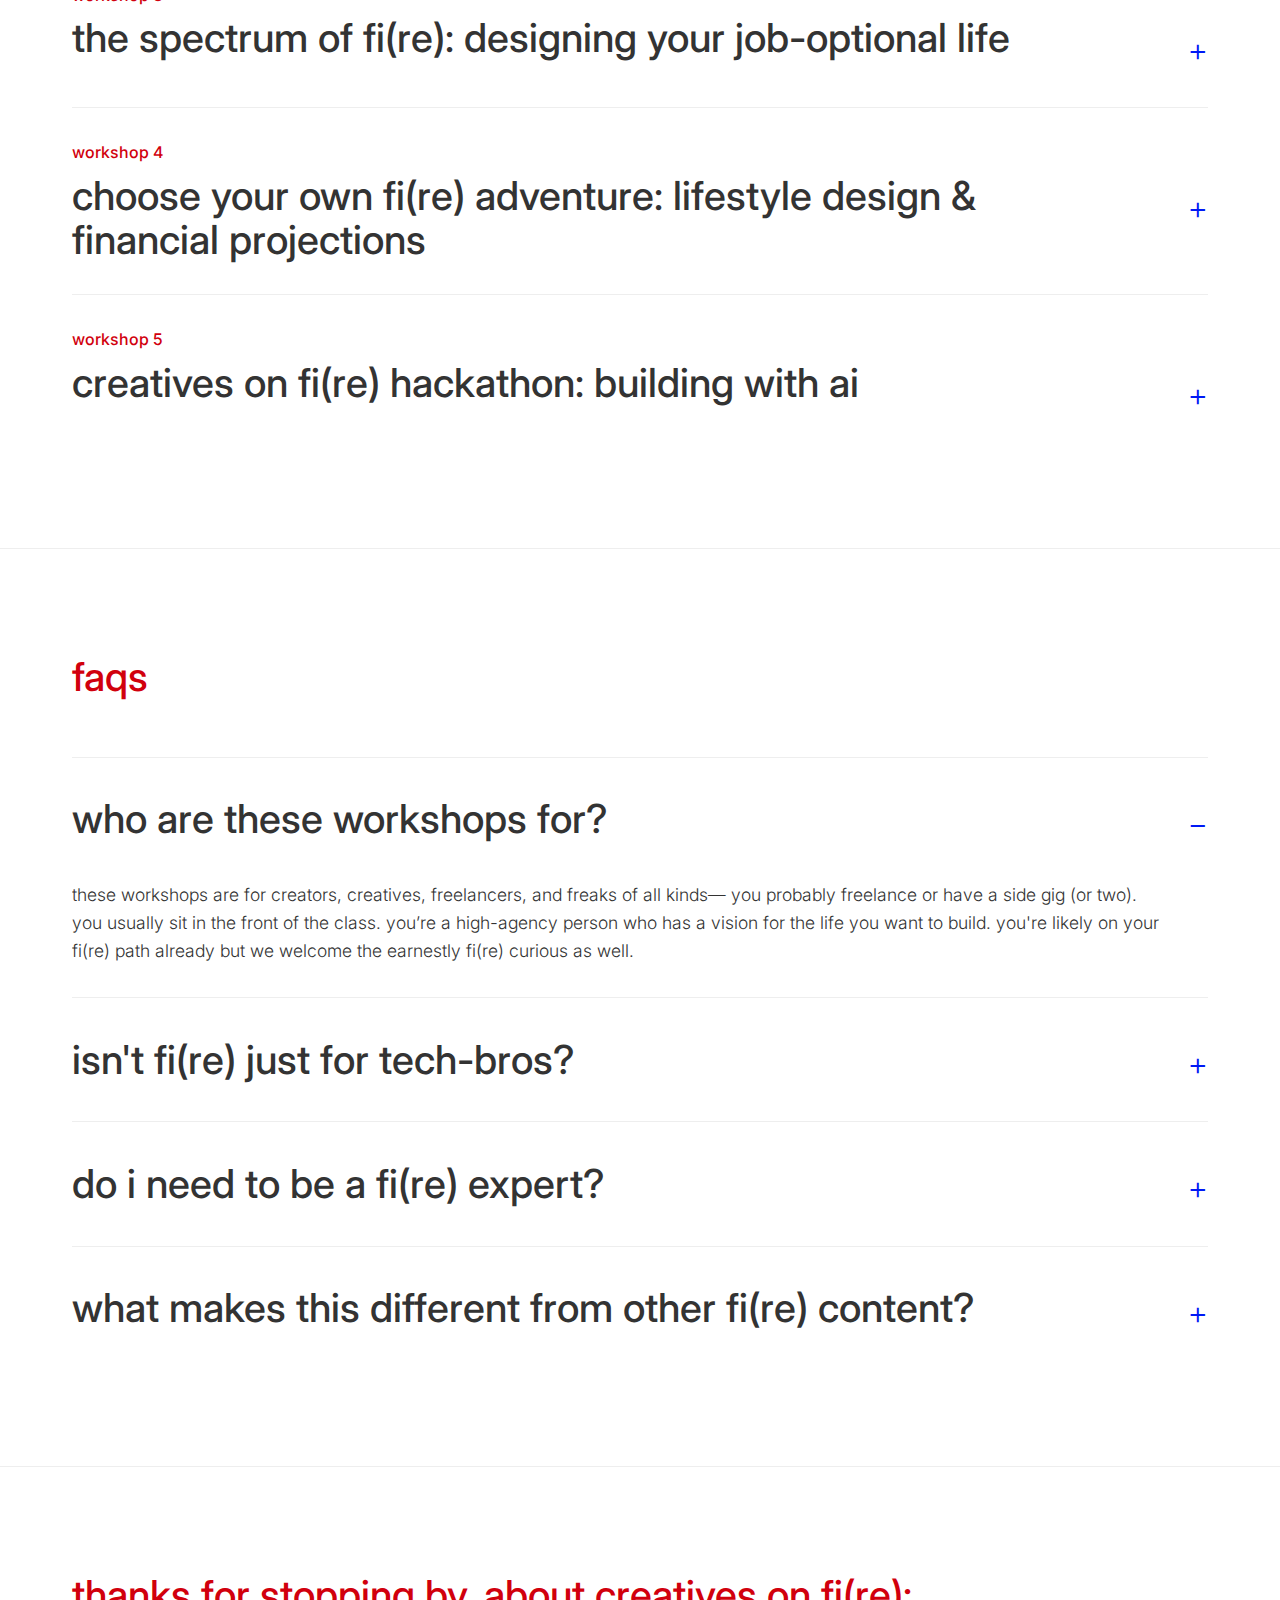
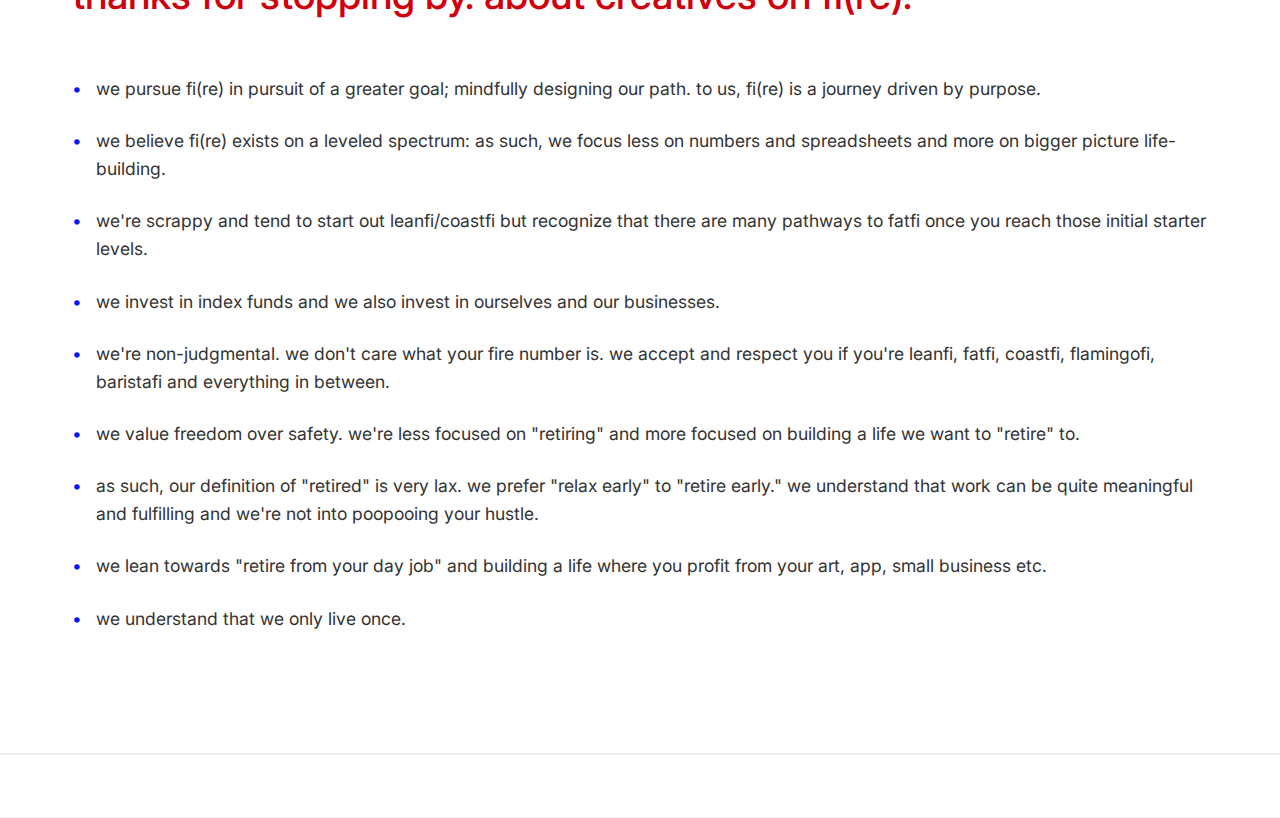
==== commit 71d60c4d: "Update upcomingworkshops.html" ====
--- a/upcomingworkshops.html
+++ b/upcomingworkshops.html
@@ -602,12 +602,12 @@
             <div class="faq-item">
                 <div class="faq-header" onclick="toggleFaq(this)">
                     <div class="faq-title-wrapper">
-                        <h2 class="faq-title">i'm not technical. will i be able to keep up?</h2>
+                        <h2 class="faq-title">isn't fi(re) just for tech-bros? </h2>
                         <span class="toggle-icon">+</span>
                     </div>
                 </div>
                 <div class="faq-content">
-                    <p>if you can use instagram, you can use these tools. we designed these workshops specifically for non-technical creatives. no coding required, just a willingness to learn and experiment.</p>
+                    <p>lol no. FIRE is definitely not just for tech bros. that’s like saying only rich kids can be artists. sure, high tech salaries make it easier, but the ethos of FIRE is actually about being creative and intentional with your money. if anything, artists are the most suited for this, since we're already pros at living unconventionally and finding ways to make things work with whatever we've got. FIRE is about reshaping your life around what matters, not just stacking cash—so in that sense, it’s tailor-made for people who know how to pursue passion over paychecks.</p>
                 </div>
             </div>
 
@@ -631,7 +631,7 @@
                     </div>
                 </div>
                 <div class="faq-content">
-                    <p>we understand that information is ubiquitous and cheap. what you're looking for is like-minded community and meaning-making. our focus is on practical application and real community, not theory.</p>
+                    <p>we understand that information is ubiquitous and cheap. and you do, too. what you're looking for is like-minded community and meaning-making. our focus is on creative practical application & connection within the fi(re) creator community.</p>
                 </div>
             </div>
         </div>
@@ -974,7 +974,7 @@
         }, 3000);
 
         // Initial bot message
-        addMessage("hellloooo, did you have a question? try me. just pls be patient with my first message as I spin down with inactivity!");
+        addMessage("hellloooo, did you have a question? try me.");
     </script>
     
      <script>
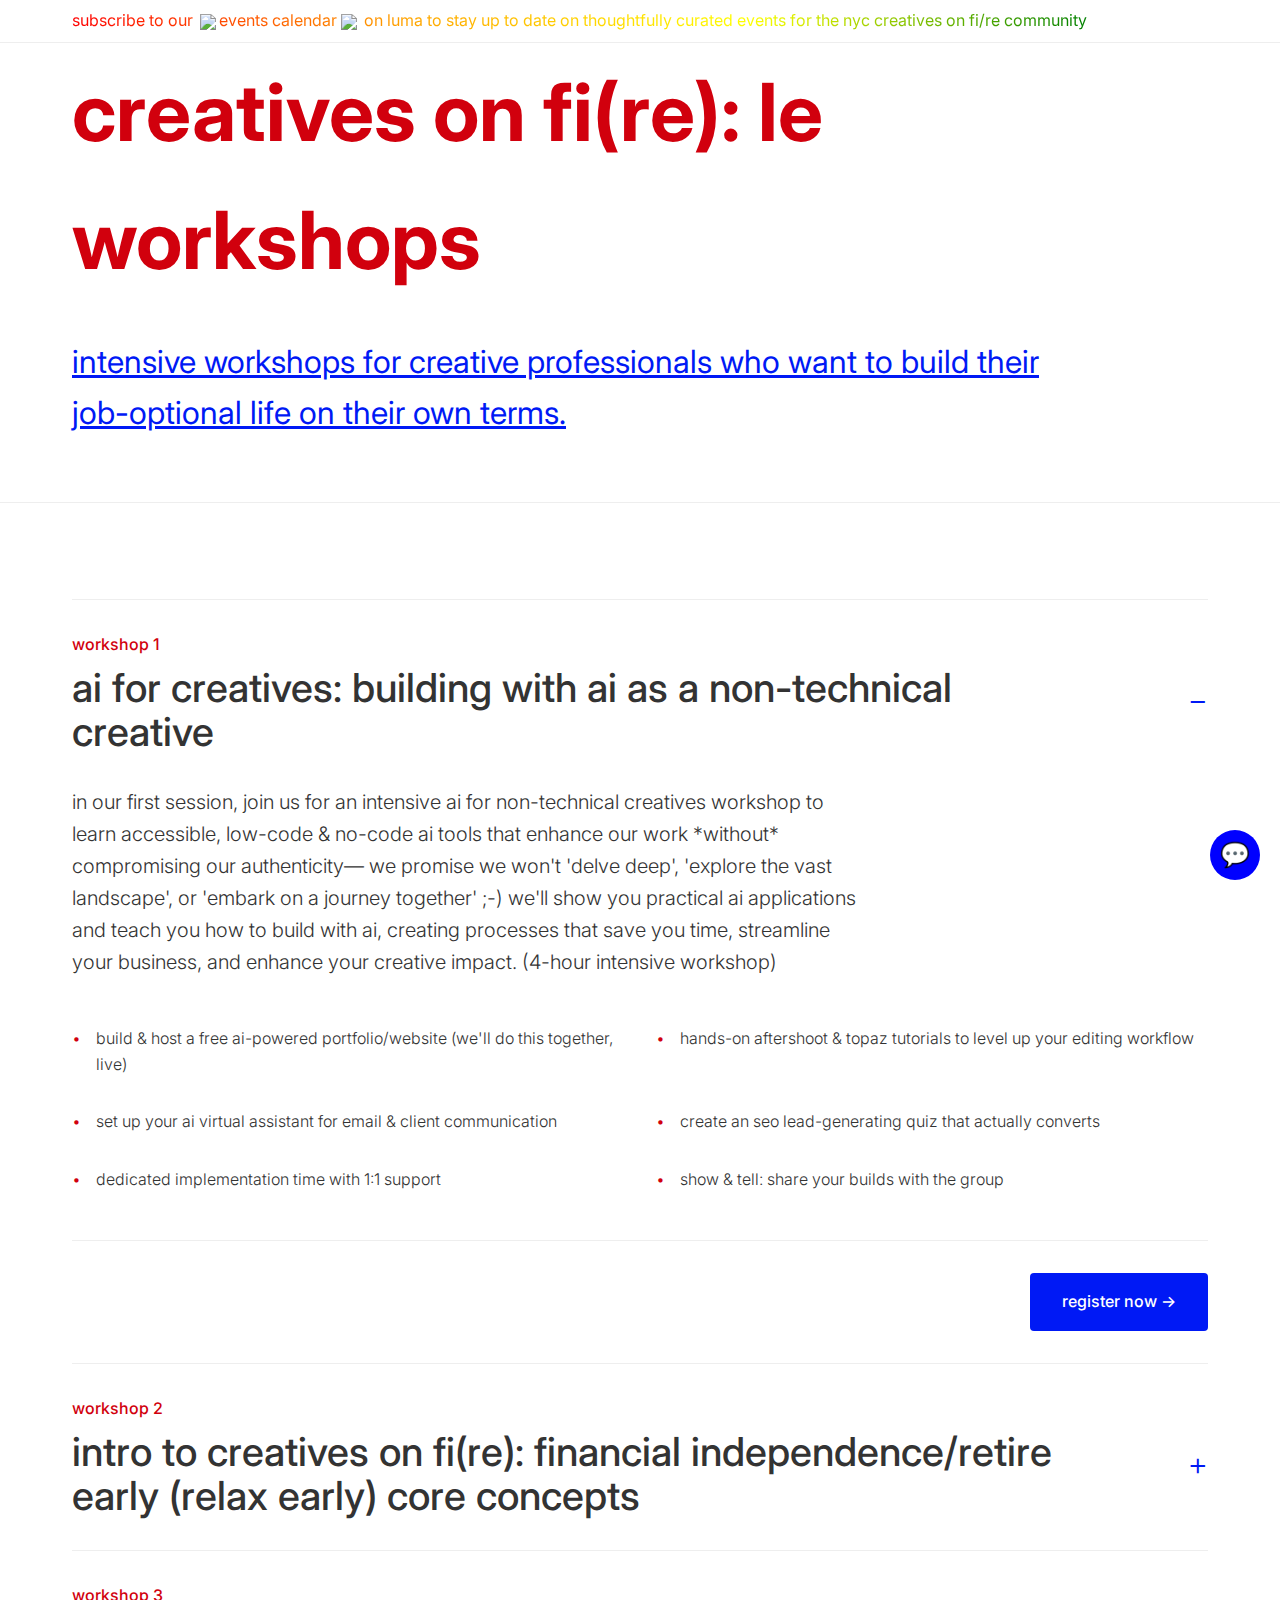
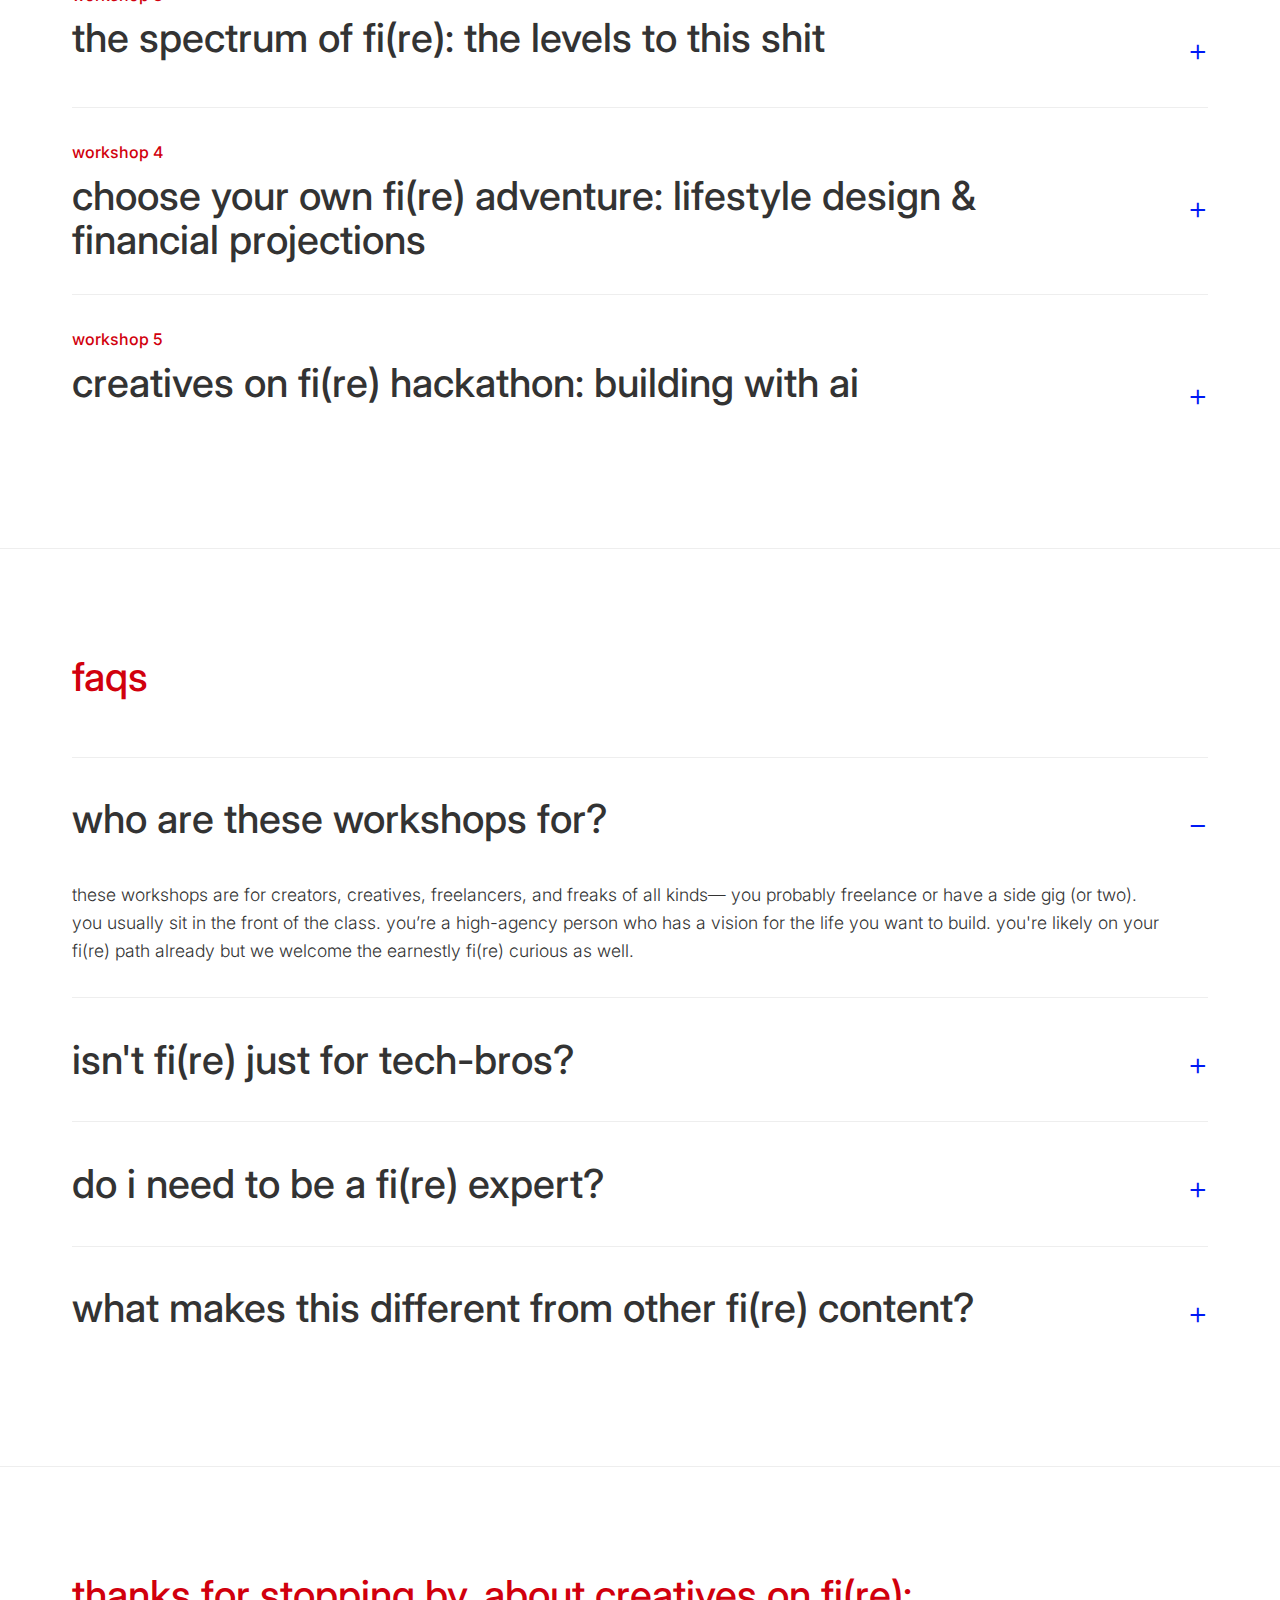
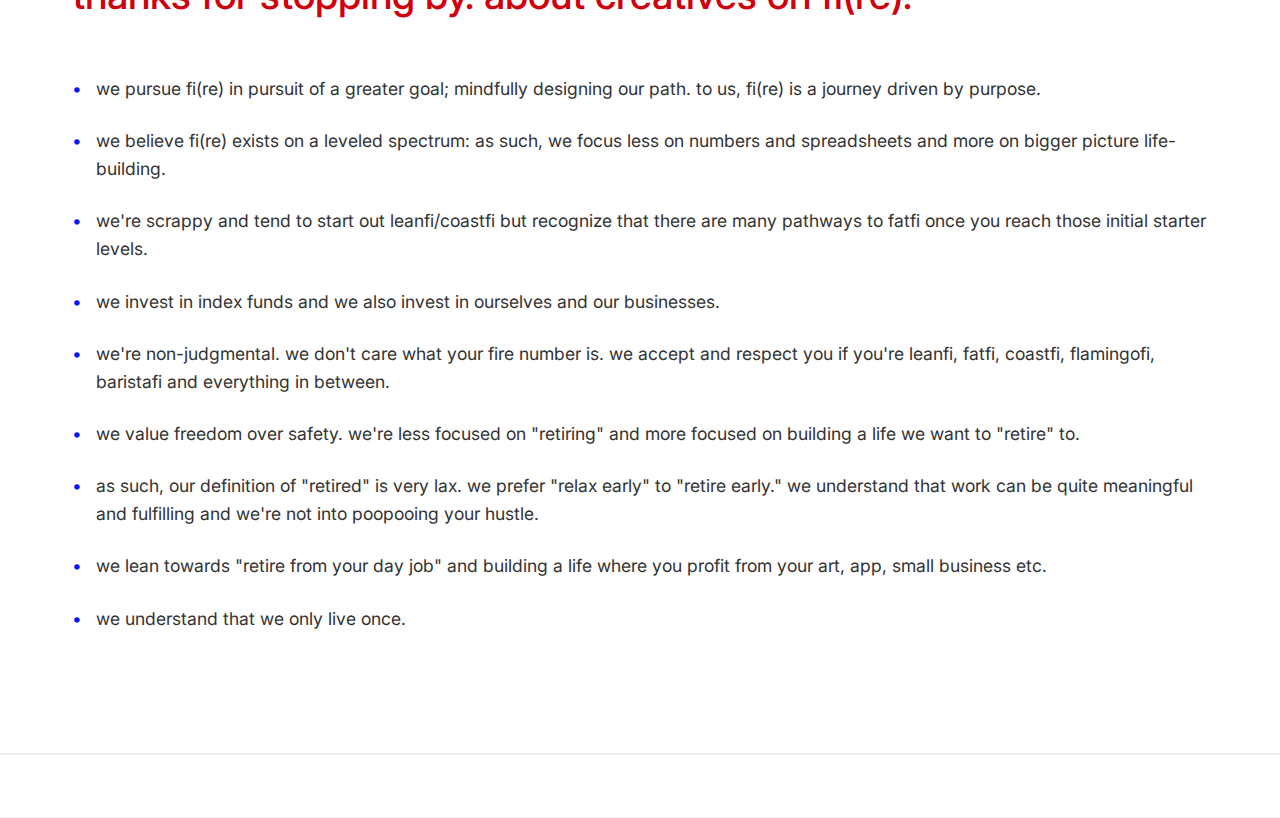
==== commit d635eae1: "Update upcomingworkshops.html" ====
--- a/upcomingworkshops.html
+++ b/upcomingworkshops.html
@@ -386,7 +386,7 @@
                 <div class="workshop-header" onclick="toggleWorkshop(this)">
                     <div class="workshop-eyebrow">workshop 3</div>
                     <div class="workshop-title-wrapper">
-                        <h2 class="workshop-title">the spectrum of fi(re): designing your job-optional life</h2>
+                        <h2 class="workshop-title">the spectrum of fi(re): the levels to this shit </h2>
                         <span class="toggle-icon">+</span>
                     </div>
                 </div>
